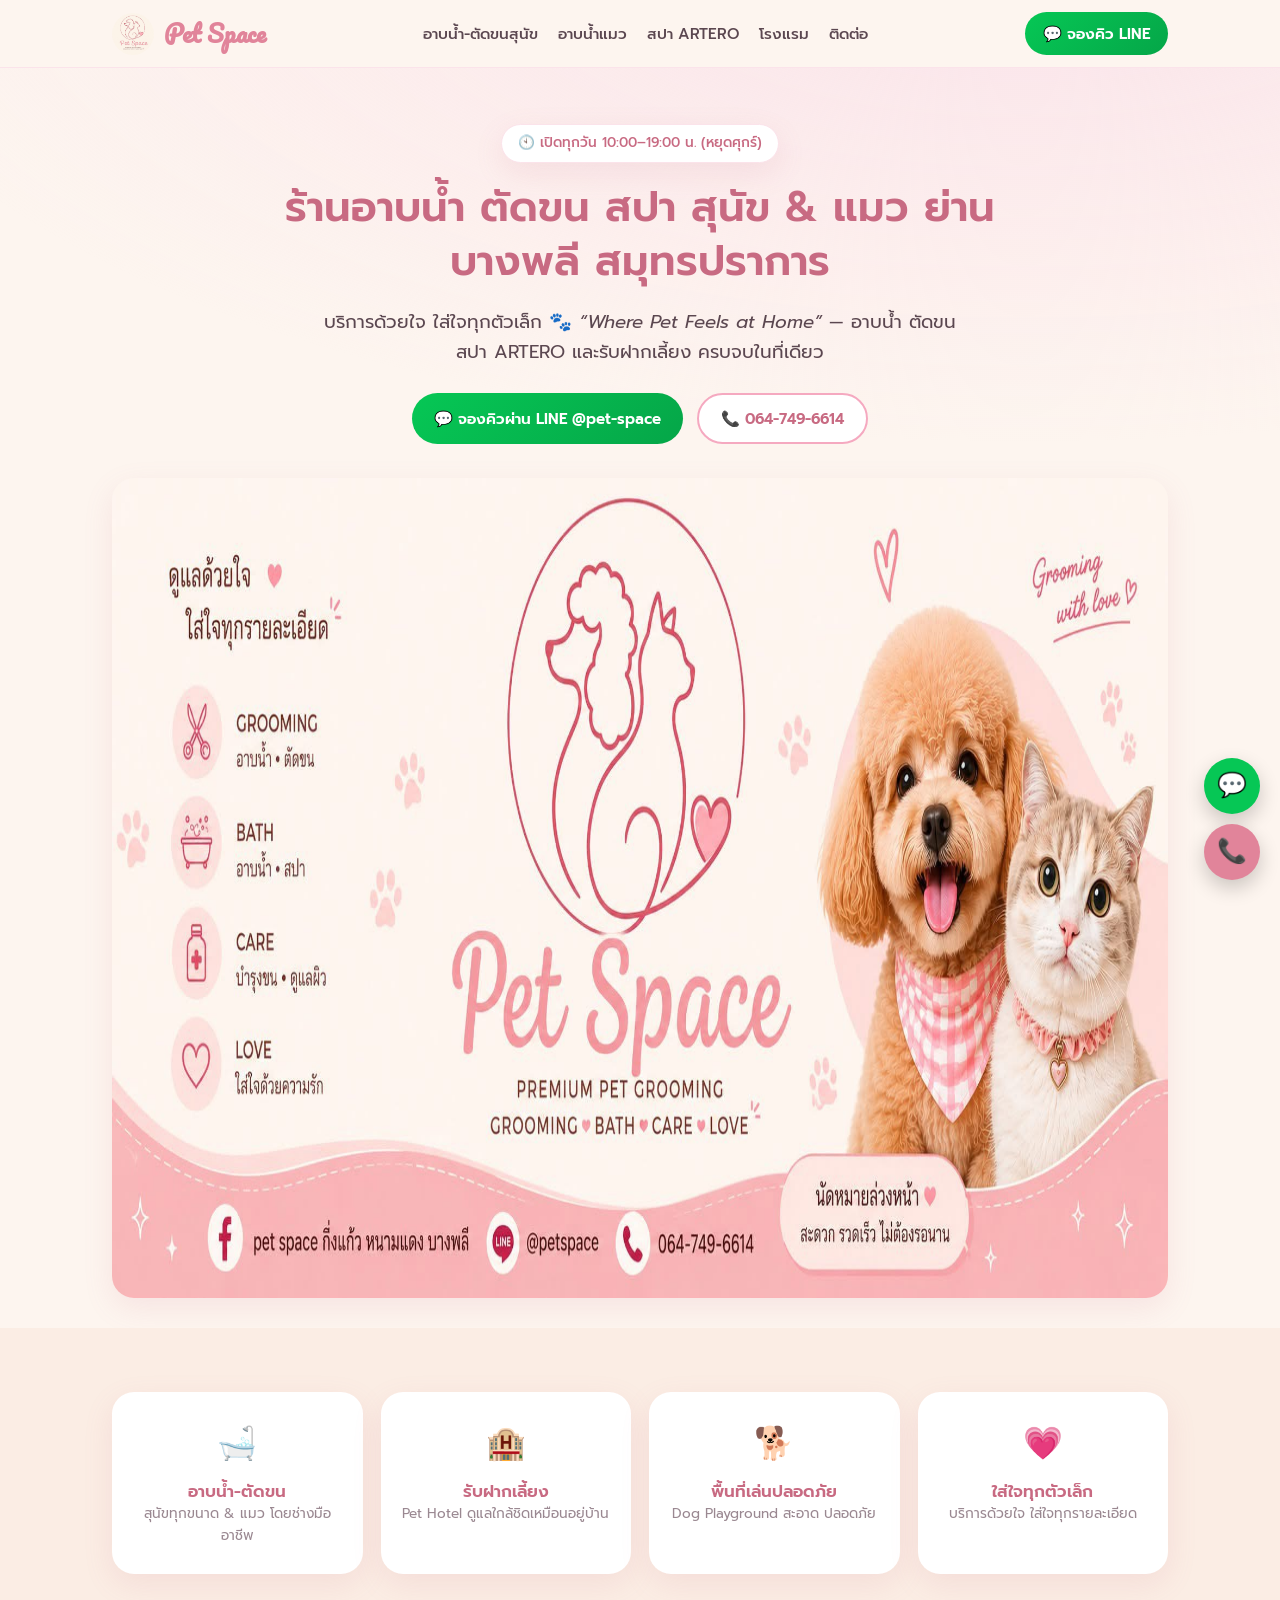
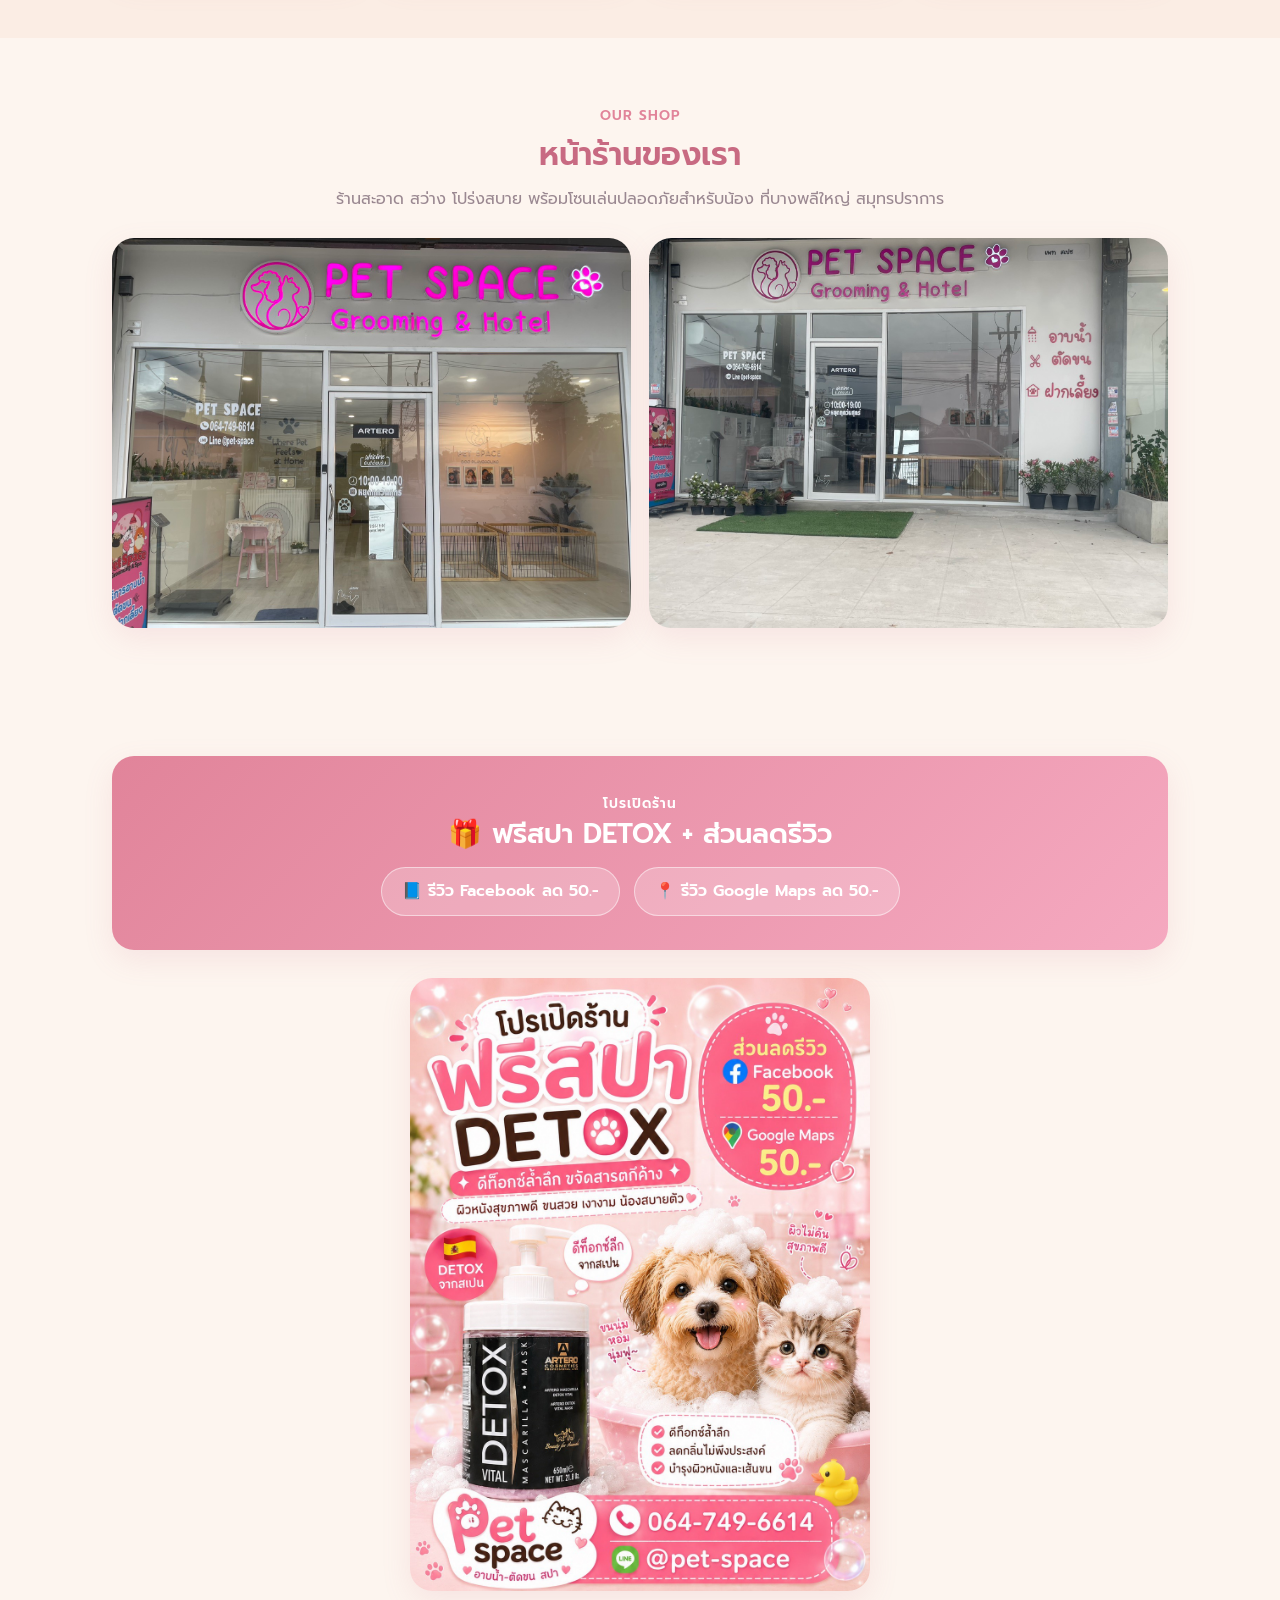
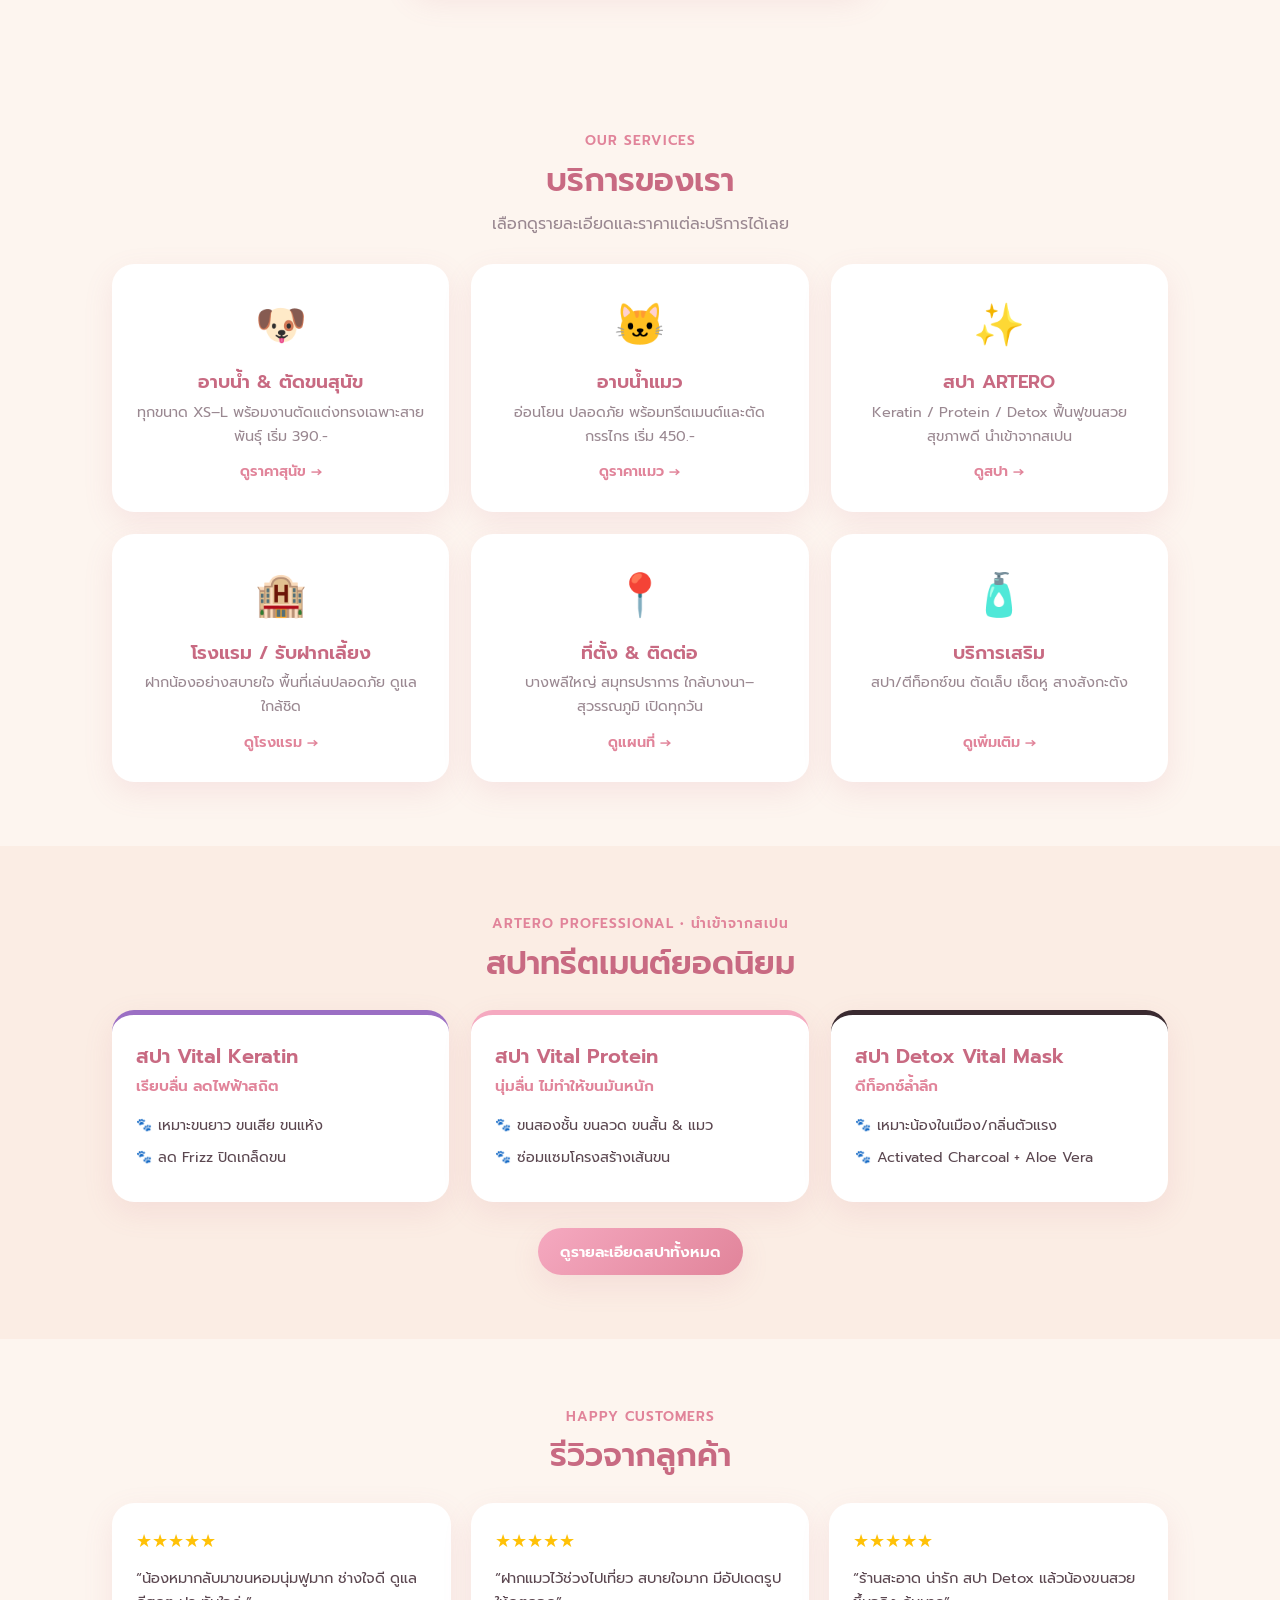
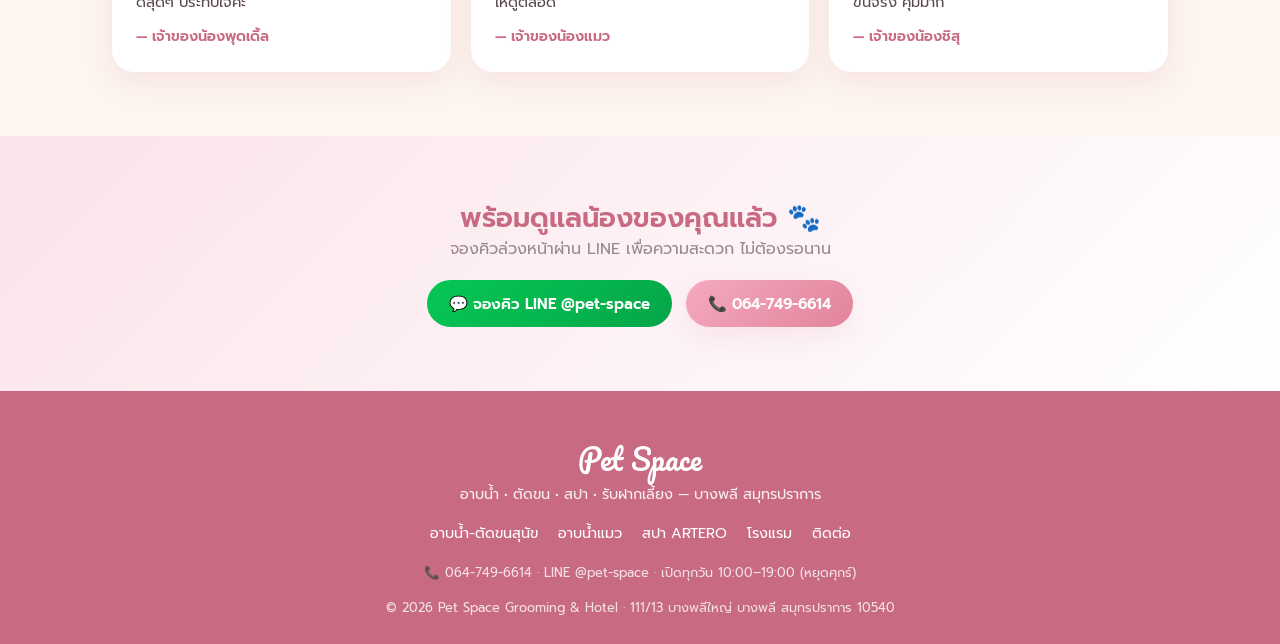
==== index.html @ 60060c5e "Add real storefront photos to home and contact pages Co-Authored-By: Claude Opus 4.8 <noreply@anthro" ====
<!DOCTYPE html>
<html lang="th">
<head>
<meta charset="UTF-8">
<meta name="viewport" content="width=device-width, initial-scale=1.0">
<title>Pet Space | ร้านอาบน้ำ ตัดขน สปา สุนัข-แมว บางพลี สมุทรปราการ</title>
<meta name="description" content="Pet Space ร้านอาบน้ำ ตัดขน สปา สุนัขและแมว ย่านบางพลี สมุทรปราการ พร้อมรับฝากเลี้ยง (Pet Hotel) ดูแลด้วยใจ ใส่ใจทุกตัวเล็ก โทร 064-749-6614 LINE @pet-space เปิดทุกวัน 10:00-19:00 (หยุดศุกร์)">
<meta name="keywords" content="อาบน้ำตัดขนสุนัข บางพลี, สปาสุนัข สมุทรปราการ, อาบน้ำแมว บางพลี, รับฝากสุนัข บางพลี, pet hotel บางพลี, ตัดขนพุดเดิ้ล, Pet Space">
<meta name="robots" content="index, follow">
<link rel="canonical" href="https://pet-space-tau.vercel.app/">
<meta name="theme-color" content="#E8A0B0">
<meta property="og:type" content="business.business">
<meta property="og:title" content="Pet Space — อาบน้ำ ตัดขน สปา สุนัข-แมว บางพลี สมุทรปราการ">
<meta property="og:description" content="บริการด้วยใจ ใส่ใจทุกตัวเล็ก • อาบน้ำ ตัดขน สปา ARTERO รับฝากเลี้ยง เปิดทุกวัน 10:00-19:00 (หยุดศุกร์)">
<meta property="og:image" content="https://pet-space-tau.vercel.app/Logo.jpg">
<meta property="og:locale" content="th_TH">
<meta property="og:url" content="https://pet-space-tau.vercel.app/">
<link rel="icon" type="image/jpeg" href="Logo.jpg">
<link rel="preconnect" href="https://fonts.googleapis.com">
<link rel="preconnect" href="https://fonts.gstatic.com" crossorigin>
<link href="https://fonts.googleapis.com/css2?family=Prompt:wght@300;400;500;600;700&family=Pacifico&display=swap" rel="stylesheet">
<link rel="stylesheet" href="assets/style.css">
<script type="application/ld+json">
{
  "@context":"https://schema.org","@type":"PetStore",
  "name":"Pet Space — Grooming & Hotel",
  "image":"https://pet-space-tau.vercel.app/Logo.jpg",
  "@id":"https://pet-space-tau.vercel.app/","url":"https://pet-space-tau.vercel.app/",
  "telephone":"+66647496614","priceRange":"฿฿",
  "description":"ร้านอาบน้ำ ตัดขน สปา สุนัขและแมว พร้อมรับฝากเลี้ยง ย่านบางพลี สมุทรปราการ",
  "address":{"@type":"PostalAddress","streetAddress":"111/13 บางพลีใหญ่ บางพลี","addressLocality":"บางพลี","addressRegion":"สมุทรปราการ","postalCode":"10540","addressCountry":"TH"},
  "areaServed":["บางพลี","บางพลีใหญ่","กิ่งแก้ว","หนามแดง","สมุทรปราการ","บางนา","สุวรรณภูมิ"],
  "hasMap":"https://maps.app.goo.gl/MTjcCmbysFuh4MnA9",
  "sameAs":["https://line.me/R/ti/p/@pet-space","https://maps.app.goo.gl/MTjcCmbysFuh4MnA9"],
  "openingHoursSpecification":[{"@type":"OpeningHoursSpecification","dayOfWeek":["Saturday","Sunday","Monday","Tuesday","Wednesday","Thursday"],"opens":"10:00","closes":"19:00"}]
}
</script>
<script type="application/ld+json">
{"@context":"https://schema.org","@type":"FAQPage","mainEntity":[
{"@type":"Question","name":"Pet Space เปิดกี่โมง?","acceptedAnswer":{"@type":"Answer","text":"เปิดทุกวัน 10:00 - 19:00 น. หยุดทุกวันศุกร์"}},
{"@type":"Question","name":"ร้านอยู่ที่ไหน?","acceptedAnswer":{"@type":"Answer","text":"111/13 บางพลีใหญ่ บางพลี สมุทรปราการ 10540 ใกล้บางนา-สุวรรณภูมิ"}},
{"@type":"Question","name":"อาบน้ำตัดขนสุนัขราคาเท่าไหร่?","acceptedAnswer":{"@type":"Answer","text":"เริ่มต้นอาบน้ำ 390 บาท และอาบน้ำ+ตัดขน 590 บาท สำหรับน้องขนาด XS ราคาขึ้นกับขนาดตัวและสภาพขน"}},
{"@type":"Question","name":"รับฝากเลี้ยงสัตว์ไหม?","acceptedAnswer":{"@type":"Answer","text":"รับฝากเลี้ยง (Pet Hotel) พร้อมพื้นที่เล่นปลอดภัย ดูแลด้วยใจทุกตัว โทร 064-749-6614"}}]}
</script>
</head>
<body>

<header>
  <nav class="nav">
    <a href="index.html" class="brand"><img src="Logo.jpg" alt="โลโก้ Pet Space ร้านอาบน้ำตัดขนสุนัขแมว บางพลี"><span class="script">Pet Space</span></a>
    <div class="menu">
      <a href="dog-grooming.html">อาบน้ำ-ตัดขนสุนัข</a>
      <a href="cat-grooming.html">อาบน้ำแมว</a>
      <a href="spa.html">สปา ARTERO</a>
      <a href="pet-hotel.html">โรงแรม</a>
      <a href="contact.html">ติดต่อ</a>
    </div>
    <a href="https://line.me/R/ti/p/@pet-space" class="btn btn-line">💬 จองคิว LINE</a>
  </nav>
</header>

<section class="hero">
  <div class="wrap">
    <span class="badge">🕙 เปิดทุกวัน 10:00–19:00 น. (หยุดศุกร์)</span>
    <h1>ร้านอาบน้ำ ตัดขน สปา สุนัข &amp; แมว ย่านบางพลี สมุทรปราการ</h1>
    <p class="lead">บริการด้วยใจ ใส่ใจทุกตัวเล็ก 🐾 <i>“Where Pet Feels at Home”</i> — อาบน้ำ ตัดขน สปา ARTERO และรับฝากเลี้ยง ครบจบในที่เดียว</p>
    <div class="cta">
      <a href="https://line.me/R/ti/p/@pet-space" class="btn btn-line">💬 จองคิวผ่าน LINE @pet-space</a>
      <a href="tel:0647496614" class="btn btn-ghost">📞 064-749-6614</a>
    </div>
    <div class="hero-banner">
      <img src="S__39755831_0.jpg" alt="Pet Space อาบน้ำ ตัดขน สปา สุนัขและแมว บางพลี กิ่งแก้ว หนามแดง สมุทรปราการ" width="1965" height="820">
    </div>
  </div>
</section>

<section class="trust">
  <div class="wrap trust-grid">
    <div class="trust-item"><div class="ic">🛁</div><h3>อาบน้ำ-ตัดขน</h3><p>สุนัขทุกขนาด &amp; แมว โดยช่างมืออาชีพ</p></div>
    <div class="trust-item"><div class="ic">🏨</div><h3>รับฝากเลี้ยง</h3><p>Pet Hotel ดูแลใกล้ชิดเหมือนอยู่บ้าน</p></div>
    <div class="trust-item"><div class="ic">🐕</div><h3>พื้นที่เล่นปลอดภัย</h3><p>Dog Playground สะอาด ปลอดภัย</p></div>
    <div class="trust-item"><div class="ic">💗</div><h3>ใส่ใจทุกตัวเล็ก</h3><p>บริการด้วยใจ ใส่ใจทุกรายละเอียด</p></div>
  </div>
</section>

<section>
  <div class="wrap">
    <div class="center">
      <span class="eyebrow">Our Shop</span>
      <h2 class="sec-title">หน้าร้านของเรา</h2>
      <p class="sec-sub">ร้านสะอาด สว่าง โปร่งสบาย พร้อมโซนเล่นปลอดภัยสำหรับน้อง ที่บางพลีใหญ่ สมุทรปราการ</p>
    </div>
    <div class="storefront-grid">
      <img src="storefront-1.jpg" alt="หน้าร้าน Pet Space Grooming Hotel ป้ายชมพู บางพลีใหญ่ สมุทรปราการ" loading="lazy">
      <img src="storefront-2.jpg" alt="หน้าร้าน Pet Space บริการอาบน้ำ ตัดขน ฝากเลี้ยง บางพลี สมุทรปราการ" loading="lazy">
    </div>
  </div>
</section>

<section>
  <div class="wrap">
    <div class="promo">
      <span class="eyebrow" style="color:#fff">โปรเปิดร้าน</span>
      <h2>🎁 ฟรีสปา DETOX + ส่วนลดรีวิว</h2>
      <div class="chips">
        <div class="chip">📘 รีวิว Facebook ลด 50.-</div>
        <div class="chip">📍 รีวิว Google Maps ลด 50.-</div>
      </div>
    </div>
    <figure class="figure"><img src="S__39755819_0.jpg" alt="โปรเปิดร้าน ฟรีสปา Detox อาบน้ำตัดขนสุนัขแมว Pet Space บางพลี" loading="lazy"></figure>
  </div>
</section>

<section>
  <div class="wrap">
    <div class="center">
      <span class="eyebrow">Our Services</span>
      <h2 class="sec-title">บริการของเรา</h2>
      <p class="sec-sub">เลือกดูรายละเอียดและราคาแต่ละบริการได้เลย</p>
    </div>
    <div class="svc-grid">
      <a class="svc" href="dog-grooming.html"><div class="big">🐶</div><h3>อาบน้ำ &amp; ตัดขนสุนัข</h3><p>ทุกขนาด XS–L พร้อมงานตัดแต่งทรงเฉพาะสายพันธุ์ เริ่ม 390.-</p><span class="lnk">ดูราคาสุนัข →</span></a>
      <a class="svc" href="cat-grooming.html"><div class="big">🐱</div><h3>อาบน้ำแมว</h3><p>อ่อนโยน ปลอดภัย พร้อมทรีตเมนต์และตัดกรรไกร เริ่ม 450.-</p><span class="lnk">ดูราคาแมว →</span></a>
      <a class="svc" href="spa.html"><div class="big">✨</div><h3>สปา ARTERO</h3><p>Keratin / Protein / Detox ฟื้นฟูขนสวยสุขภาพดี นำเข้าจากสเปน</p><span class="lnk">ดูสปา →</span></a>
      <a class="svc" href="pet-hotel.html"><div class="big">🏨</div><h3>โรงแรม / รับฝากเลี้ยง</h3><p>ฝากน้องอย่างสบายใจ พื้นที่เล่นปลอดภัย ดูแลใกล้ชิด</p><span class="lnk">ดูโรงแรม →</span></a>
      <a class="svc" href="contact.html"><div class="big">📍</div><h3>ที่ตั้ง &amp; ติดต่อ</h3><p>บางพลีใหญ่ สมุทรปราการ ใกล้บางนา–สุวรรณภูมิ เปิดทุกวัน</p><span class="lnk">ดูแผนที่ →</span></a>
      <a class="svc" href="dog-grooming.html#addon"><div class="big">🧴</div><h3>บริการเสริม</h3><p>สปา/ตีท็อกซ์ขน ตัดเล็บ เช็ดหู สางสังกะตัง</p><span class="lnk">ดูเพิ่มเติม →</span></a>
    </div>
  </div>
</section>

<section class="spa">
  <div class="wrap">
    <div class="center">
      <span class="eyebrow">ARTERO Professional • นำเข้าจากสเปน</span>
      <h2 class="sec-title">สปาทรีตเมนต์ยอดนิยม</h2>
    </div>
    <div class="spa-grid">
      <div class="spa-card keratin"><h3>สปา Vital Keratin</h3><p class="sub">เรียบลื่น ลดไฟฟ้าสถิต</p><ul><li>เหมาะขนยาว ขนเสีย ขนแห้ง</li><li>ลด Frizz ปิดเกล็ดขน</li></ul></div>
      <div class="spa-card protein"><h3>สปา Vital Protein</h3><p class="sub">นุ่มลื่น ไม่ทำให้ขนมันหนัก</p><ul><li>ขนสองชั้น ขนลวด ขนสั้น &amp; แมว</li><li>ซ่อมแซมโครงสร้างเส้นขน</li></ul></div>
      <div class="spa-card detox"><h3>สปา Detox Vital Mask</h3><p class="sub">ดีท็อกซ์ล้ำลึก</p><ul><li>เหมาะน้องในเมือง/กลิ่นตัวแรง</li><li>Activated Charcoal + Aloe Vera</li></ul></div>
    </div>
    <div class="center" style="margin-top:26px"><a href="spa.html" class="btn btn-primary">ดูรายละเอียดสปาทั้งหมด</a></div>
  </div>
</section>

<section id="reviews">
  <div class="wrap">
    <div class="center"><span class="eyebrow">Happy Customers</span><h2 class="sec-title">รีวิวจากลูกค้า</h2></div>
    <div class="rev-grid">
      <div class="rev"><div class="stars">★★★★★</div><p>“น้องหมากลับมาขนหอมนุ่มฟูมาก ช่างใจดี ดูแลดีสุดๆ ประทับใจค่ะ”</p><div class="who">— เจ้าของน้องพุดเดิ้ล</div></div>
      <div class="rev"><div class="stars">★★★★★</div><p>“ฝากแมวไว้ช่วงไปเที่ยว สบายใจมาก มีอัปเดตรูปให้ดูตลอด”</p><div class="who">— เจ้าของน้องแมว</div></div>
      <div class="rev"><div class="stars">★★★★★</div><p>“ร้านสะอาด น่ารัก สปา Detox แล้วน้องขนสวยขึ้นจริง คุ้มมาก”</p><div class="who">— เจ้าของน้องชิสุ</div></div>
    </div>
  </div>
</section>

<section class="cta-band">
  <div class="wrap">
    <h2>พร้อมดูแลน้องของคุณแล้ว 🐾</h2>
    <p class="sec-sub">จองคิวล่วงหน้าผ่าน LINE เพื่อความสะดวก ไม่ต้องรอนาน</p>
    <div class="cta">
      <a href="https://line.me/R/ti/p/@pet-space" class="btn btn-line">💬 จองคิว LINE @pet-space</a>
      <a href="tel:0647496614" class="btn btn-primary">📞 064-749-6614</a>
    </div>
  </div>
</section>

<footer>
  <div class="wrap">
    <div class="script">Pet Space</div>
    <p style="font-size:.9rem;opacity:.9">อาบน้ำ • ตัดขน • สปา • รับฝากเลี้ยง — บางพลี สมุทรปราการ</p>
    <div class="fmenu">
      <a href="dog-grooming.html">อาบน้ำ-ตัดขนสุนัข</a>
      <a href="cat-grooming.html">อาบน้ำแมว</a>
      <a href="spa.html">สปา ARTERO</a>
      <a href="pet-hotel.html">โรงแรม</a>
      <a href="contact.html">ติดต่อ</a>
    </div>
    <p class="small">📞 064-749-6614 · LINE @pet-space · เปิดทุกวัน 10:00–19:00 (หยุดศุกร์)</p>
    <p class="small">© 2026 Pet Space Grooming &amp; Hotel · 111/13 บางพลีใหญ่ บางพลี สมุทรปราการ 10540</p>
  </div>
</footer>

<div class="float-cta">
  <a href="https://line.me/R/ti/p/@pet-space" class="f-line" aria-label="LINE">💬</a>
  <a href="tel:0647496614" class="f-tel" aria-label="โทร">📞</a>
</div>

</body>
</html>
---- assets/style.css ----
/* ===== Pet Space — shared stylesheet ===== */
:root{
  --cream:#FDF5EF; --cream2:#FBEDE4; --card:#FFFFFF;
  --rose:#E1849A; --rose-d:#C86A82; --pink:#F5A9C0; --pink-l:#FBE3EA;
  --purple:#9B6FC4; --charcoal:#3A2A30; --ink:#5B4750; --muted:#9A8891;
  --shadow:0 10px 30px rgba(200,106,130,.12);
  --radius:22px;
}
*{margin:0;padding:0;box-sizing:border-box}
html{scroll-behavior:smooth}
body{font-family:'Prompt',sans-serif;color:var(--ink);background:var(--cream);line-height:1.65;-webkit-font-smoothing:antialiased}
h1,h2,h3{color:var(--rose-d);font-weight:600;line-height:1.3}
a{color:inherit;text-decoration:none}
img{max-width:100%}
.wrap{max-width:1100px;margin:0 auto;padding:0 22px}
.script{font-family:'Pacifico',cursive}
section{padding:64px 0}
.center{text-align:center}
.eyebrow{color:var(--rose);font-weight:600;letter-spacing:1px;font-size:.85rem;text-transform:uppercase}
.sec-title{font-size:2rem;margin:6px 0 10px}
.sec-sub{color:var(--muted);max-width:640px;margin:0 auto 8px}

/* HEADER */
header{position:sticky;top:0;z-index:50;background:rgba(253,245,239,.92);backdrop-filter:blur(10px);border-bottom:1px solid var(--pink-l)}
.nav{display:flex;align-items:center;justify-content:space-between;padding:12px 22px;max-width:1100px;margin:0 auto}
.brand{display:flex;align-items:center;gap:10px;font-weight:700;color:var(--rose-d);font-size:1.15rem}
.brand img{width:42px;height:42px;border-radius:50%;object-fit:cover}
.brand .script{font-size:1.5rem;color:var(--rose)}
.menu{display:flex;gap:20px;font-size:.95rem;font-weight:500}
.menu a:hover,.menu a.active{color:var(--rose)}
.btn{display:inline-flex;align-items:center;gap:8px;padding:11px 22px;border-radius:999px;font-weight:600;font-size:.95rem;transition:.2s;cursor:pointer;border:none}
.btn-line{background:linear-gradient(135deg,#06C755,#05a648);color:#fff}
.btn-primary{background:linear-gradient(135deg,var(--pink),var(--rose));color:#fff;box-shadow:var(--shadow)}
.btn-ghost{background:#fff;color:var(--rose-d);border:2px solid var(--pink)}
.btn:hover{transform:translateY(-2px)}
.nav .btn{padding:9px 18px}

/* BREADCRUMB */
.crumbs{font-size:.85rem;color:var(--muted);padding:16px 0 0}
.crumbs a:hover{color:var(--rose)}

/* PAGE HERO */
.page-hero{background:radial-gradient(1000px 400px at 80% -20%,var(--pink-l),transparent),var(--cream);padding:40px 0 46px;text-align:center}
.page-hero h1{font-size:2.3rem;margin:8px auto 14px;max-width:820px}
.page-hero p{color:var(--ink);max-width:620px;margin:0 auto 22px}
.page-hero .cta{display:flex;gap:12px;justify-content:center;flex-wrap:wrap}
.badge{display:inline-flex;align-items:center;gap:8px;background:#fff;border:1px solid var(--pink-l);color:var(--rose-d);padding:7px 16px;border-radius:999px;font-size:.85rem;font-weight:500;box-shadow:var(--shadow)}

/* HERO (home) */
.hero{background:radial-gradient(1200px 500px at 80% -10%,var(--pink-l),transparent),var(--cream);padding:56px 0 30px;text-align:center}
.hero h1{font-size:2.6rem;margin:18px auto;max-width:820px}
.hero p.lead{font-size:1.15rem;color:var(--ink);margin:0 auto 26px;max-width:640px}
.hero .cta{display:flex;gap:14px;flex-wrap:wrap;justify-content:center}
.hero-banner{margin-top:34px}
.hero-banner img{width:100%;border-radius:var(--radius);box-shadow:var(--shadow);display:block}

/* IMAGES / FIGURES */
.figure{margin-top:28px;text-align:center}
.figure img{border-radius:var(--radius);box-shadow:var(--shadow);width:100%;max-width:460px;display:inline-block}
.figure figcaption{color:var(--muted);font-size:.85rem;margin-top:10px}
.poster-row{display:grid;grid-template-columns:repeat(3,1fr);gap:18px;margin-top:26px}
.poster-row img{width:100%;border-radius:16px;box-shadow:var(--shadow);display:block}
.storefront-grid{display:grid;grid-template-columns:1fr 1fr;gap:18px;margin-top:26px}
.storefront-grid img{width:100%;height:100%;object-fit:cover;border-radius:var(--radius);box-shadow:var(--shadow);display:block}
.spa-card .poster{width:100%;border-radius:14px;margin-bottom:14px;display:block;box-shadow:0 4px 14px rgba(0,0,0,.08)}

/* TRUST */
.trust{background:var(--cream2)}
.trust-grid{display:grid;grid-template-columns:repeat(4,1fr);gap:18px}
.trust-item{background:#fff;border-radius:var(--radius);padding:26px 18px;text-align:center;box-shadow:var(--shadow)}
.trust-item .ic{font-size:2rem}
.trust-item h3{font-size:1.05rem;margin-top:10px}
.trust-item p{font-size:.85rem;color:var(--muted)}

/* SERVICE CARDS (home overview) */
.svc-grid{display:grid;grid-template-columns:repeat(3,1fr);gap:22px;margin-top:26px}
.svc{background:#fff;border-radius:var(--radius);padding:28px 24px;box-shadow:var(--shadow);text-align:center;display:flex;flex-direction:column}
.svc .big{font-size:2.6rem}
.svc h3{margin:10px 0 6px}
.svc p{font-size:.9rem;color:var(--muted);flex:1}
.svc .lnk{color:var(--rose);font-weight:600;margin-top:12px;font-size:.9rem}

/* PROMO */
.promo{background:linear-gradient(135deg,var(--rose),var(--pink));color:#fff;border-radius:var(--radius);padding:34px;text-align:center;box-shadow:var(--shadow)}
.promo h2{color:#fff;font-size:1.7rem}
.promo .chips{display:flex;gap:14px;justify-content:center;flex-wrap:wrap;margin-top:16px}
.chip{background:rgba(255,255,255,.22);border:1px solid rgba(255,255,255,.5);padding:10px 20px;border-radius:999px;font-weight:600}

/* TABLES */
.price-table{width:100%;border-collapse:separate;border-spacing:0;background:#fff;border-radius:var(--radius);overflow:hidden;box-shadow:var(--shadow);margin-top:22px}
.price-table th{background:var(--pink-l);color:var(--rose-d);font-weight:600;padding:14px;font-size:.95rem}
.price-table td{padding:14px;border-top:1px solid var(--cream2);text-align:center}
.price-table td:first-child,.price-table td:nth-child(2){text-align:left}
.price-table .size{font-weight:700;color:var(--rose-d)}
.price-table .price{font-weight:700;color:var(--rose);font-size:1.1rem}
.breeds{font-size:.82rem;color:var(--muted)}
.two-col{display:grid;grid-template-columns:1fr 1fr;gap:26px}

/* ADD-ON */
.addon-grid{display:grid;grid-template-columns:repeat(3,1fr);gap:16px;margin-top:22px}
.addon{background:#fff;border-radius:16px;padding:20px;box-shadow:var(--shadow);display:flex;justify-content:space-between;align-items:center;gap:10px}
.addon .n{font-weight:500}
.addon .p{font-weight:700;color:var(--rose);white-space:nowrap}

/* SPA */
.spa{background:var(--cream2)}
.spa-grid{display:grid;grid-template-columns:repeat(3,1fr);gap:22px;margin-top:26px}
.spa-card{background:#fff;border-radius:var(--radius);padding:28px 24px;box-shadow:var(--shadow);border-top:5px solid var(--pink)}
.spa-card.keratin{border-top-color:var(--purple)}
.spa-card.detox{border-top-color:var(--charcoal)}
.spa-card h3{font-size:1.25rem}
.spa-card .sub{color:var(--rose);font-weight:600;font-size:.95rem;margin:4px 0 12px}
.spa-card ul{list-style:none;font-size:.9rem;color:var(--ink)}
.spa-card li{padding:4px 0 4px 22px;position:relative}
.spa-card li:before{content:"🐾";position:absolute;left:0;font-size:.8rem}

/* STYLING */
.style-grid{display:grid;grid-template-columns:repeat(3,1fr);gap:20px;margin-top:26px}
.style-card{background:#fff;border-radius:var(--radius);padding:26px;text-align:center;box-shadow:var(--shadow)}
.style-card .big{font-size:2.4rem}
.style-card h3{margin:8px 0 4px}
.style-card p{font-size:.88rem;color:var(--muted)}

/* HOTEL */
.hotel-grid{display:grid;grid-template-columns:1fr 1fr;gap:36px;align-items:center}
.hotel-list{list-style:none}
.hotel-list li{padding:8px 0 8px 30px;position:relative}
.hotel-list li:before{content:"💗";position:absolute;left:0}
.hotel-visual{background:linear-gradient(135deg,var(--pink-l),#fff);border-radius:var(--radius);padding:40px;text-align:center;box-shadow:var(--shadow);font-size:4rem}

/* REVIEWS */
.rev-grid{display:grid;grid-template-columns:repeat(3,1fr);gap:20px;margin-top:26px}
.rev{background:#fff;border-radius:var(--radius);padding:24px;box-shadow:var(--shadow)}
.rev .stars{color:#FFC107;font-size:1.1rem}
.rev p{font-size:.92rem;margin:10px 0}
.rev .who{font-weight:600;color:var(--rose-d);font-size:.9rem}

/* FAQ */
.faq{max-width:760px;margin:22px auto 0}
.faq details{background:#fff;border-radius:16px;box-shadow:var(--shadow);margin-bottom:12px;padding:4px 20px}
.faq summary{cursor:pointer;font-weight:600;color:var(--rose-d);padding:14px 0;list-style:none}
.faq summary::-webkit-details-marker{display:none}
.faq summary:before{content:"❔ ";}
.faq p{padding:0 0 14px;font-size:.92rem;color:var(--ink)}

/* CONTACT */
.contact{background:var(--cream2)}
.contact-grid{display:grid;grid-template-columns:1fr 1fr;gap:30px}
.info-card{background:#fff;border-radius:var(--radius);padding:30px;box-shadow:var(--shadow)}
.info-row{display:flex;gap:14px;padding:12px 0;border-bottom:1px solid var(--cream2);align-items:flex-start}
.info-row:last-child{border-bottom:none}
.info-row .ic{font-size:1.3rem}
.info-row b{color:var(--rose-d)}
.map-embed{border-radius:var(--radius);overflow:hidden;box-shadow:var(--shadow);min-height:340px;border:0;width:100%}

/* CTA BAND */
.cta-band{background:linear-gradient(135deg,var(--pink-l),#fff);text-align:center}
.cta-band h2{font-size:1.7rem}
.cta-band .cta{display:flex;gap:14px;justify-content:center;flex-wrap:wrap;margin-top:18px}

/* FOOTER */
footer{background:var(--rose-d);color:#fff;padding:44px 0 26px;text-align:center}
footer .script{font-size:1.8rem;color:#fff}
footer .fmenu{display:flex;gap:20px;justify-content:center;flex-wrap:wrap;margin:16px 0;font-size:.9rem}
footer a:hover{opacity:.8}
footer .small{font-size:.8rem;opacity:.8;margin-top:14px}

/* FLOAT CTA */
.float-cta{position:fixed;bottom:20px;right:20px;z-index:60;display:flex;flex-direction:column;gap:10px}
.float-cta a{width:56px;height:56px;border-radius:50%;display:flex;align-items:center;justify-content:center;font-size:1.5rem;box-shadow:0 8px 20px rgba(0,0,0,.2)}
.f-line{background:#06C755;color:#fff}
.f-tel{background:var(--rose);color:#fff}

@media(max-width:820px){
  .menu,.nav .btn-line{display:none}
  .hero-grid,.two-col,.hotel-grid,.contact-grid{grid-template-columns:1fr}
  .trust-grid{grid-template-columns:1fr 1fr}
  .addon-grid,.spa-grid,.style-grid,.rev-grid,.svc-grid,.poster-row,.storefront-grid{grid-template-columns:1fr}
  .hero h1{font-size:2rem}
  .page-hero h1{font-size:1.8rem}
  .sec-title{font-size:1.6rem}
  section{padding:44px 0}
}
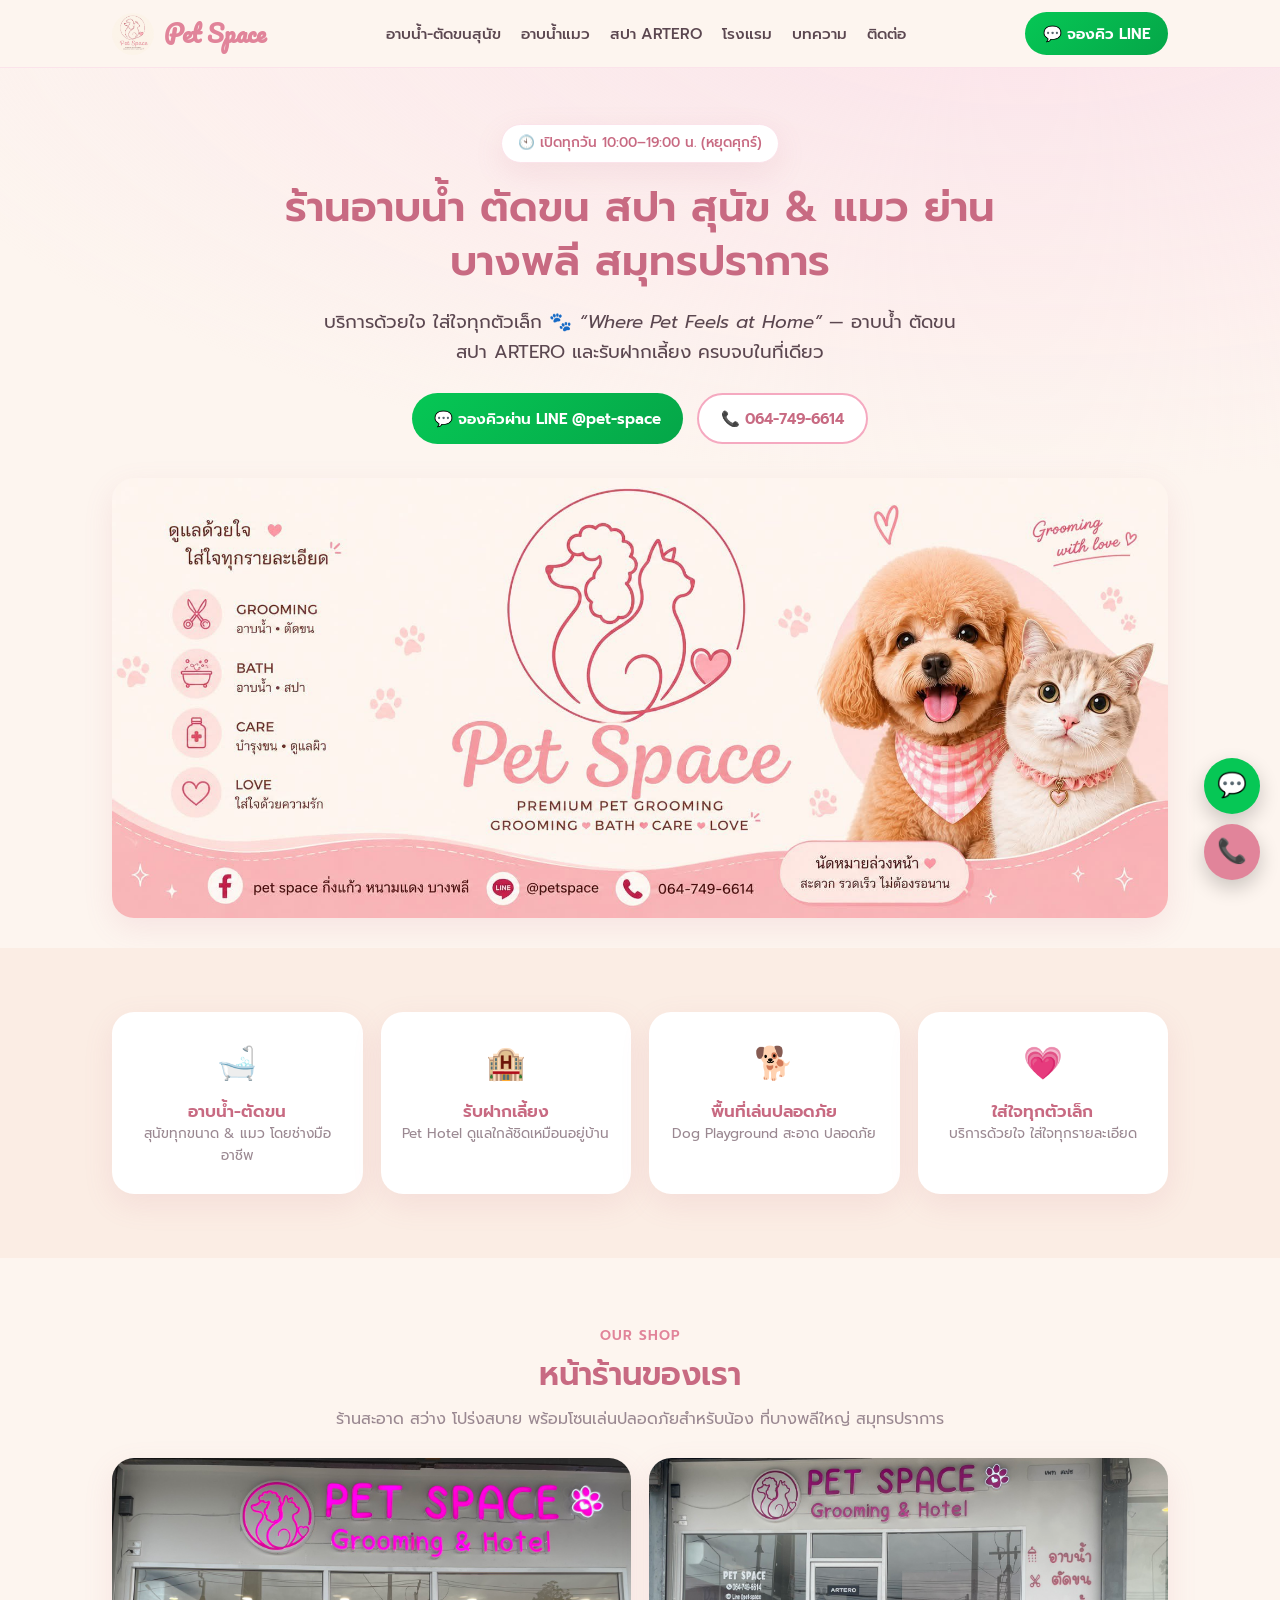
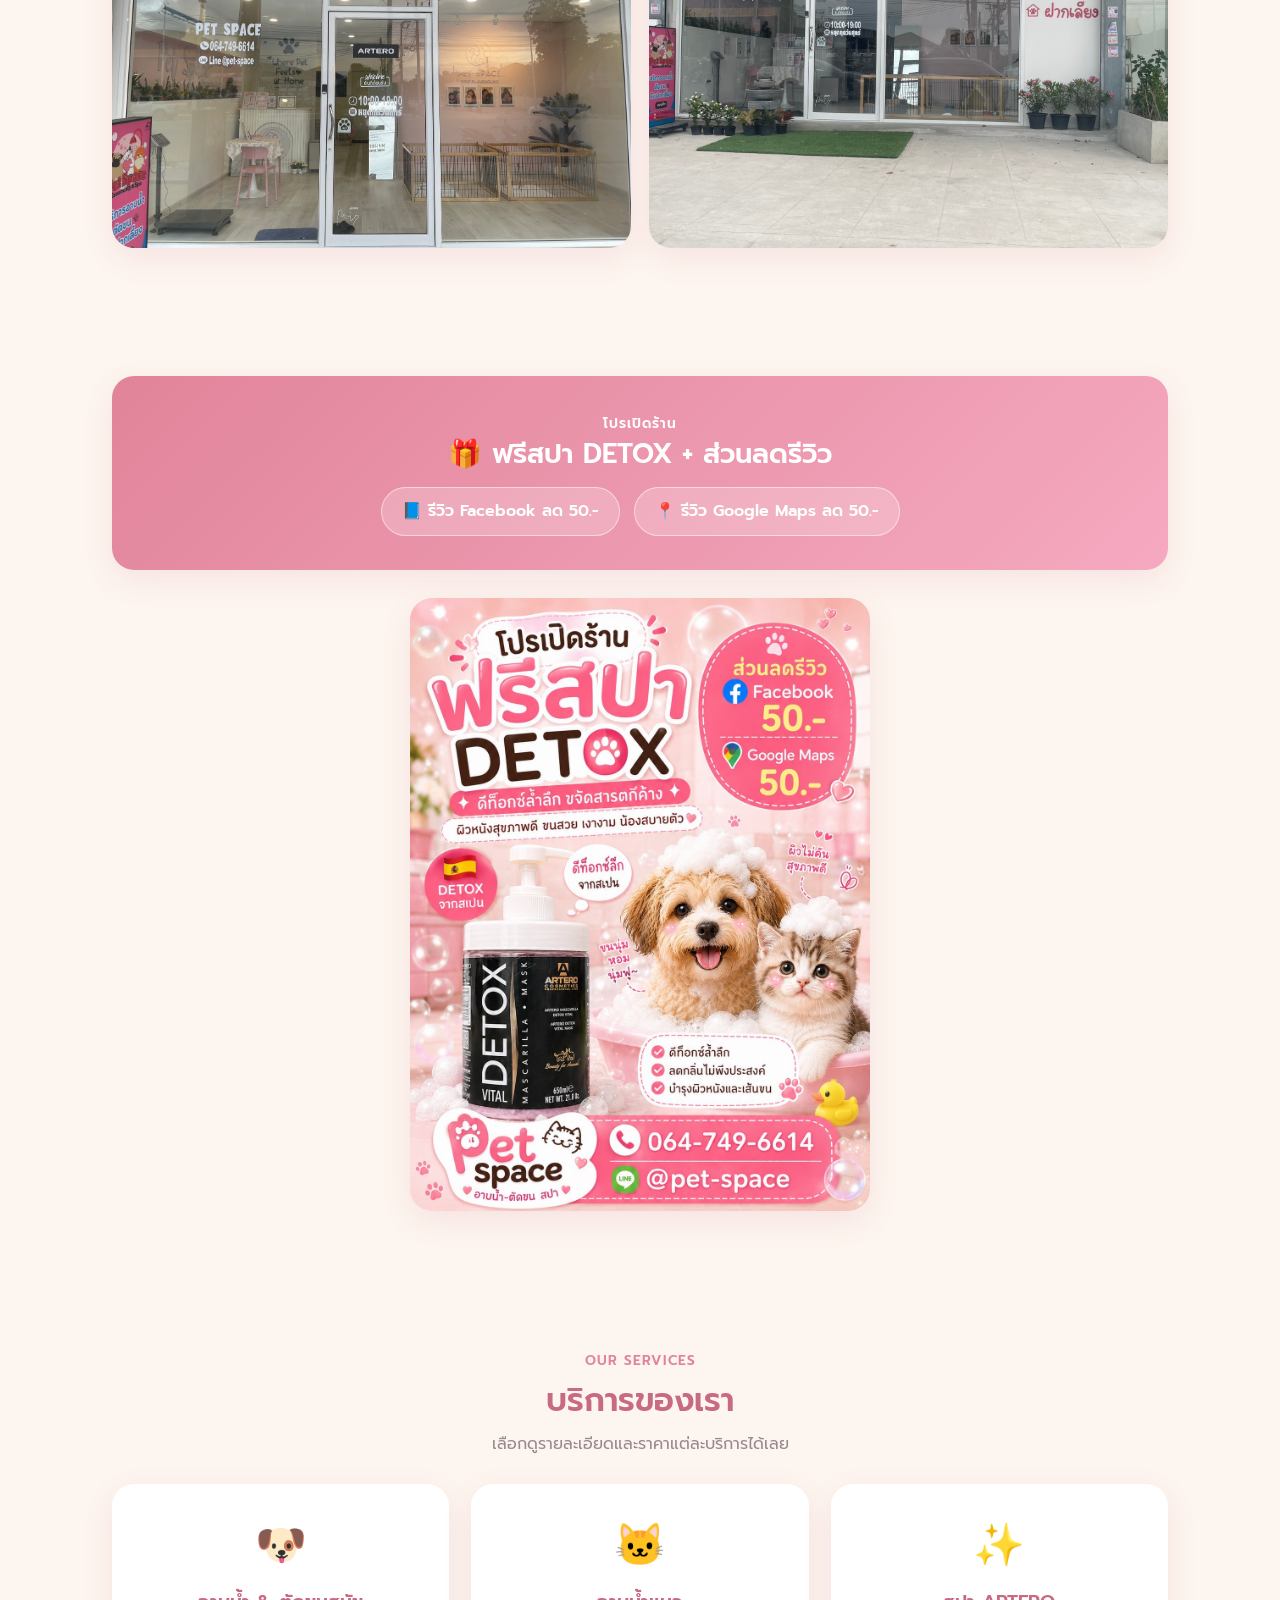
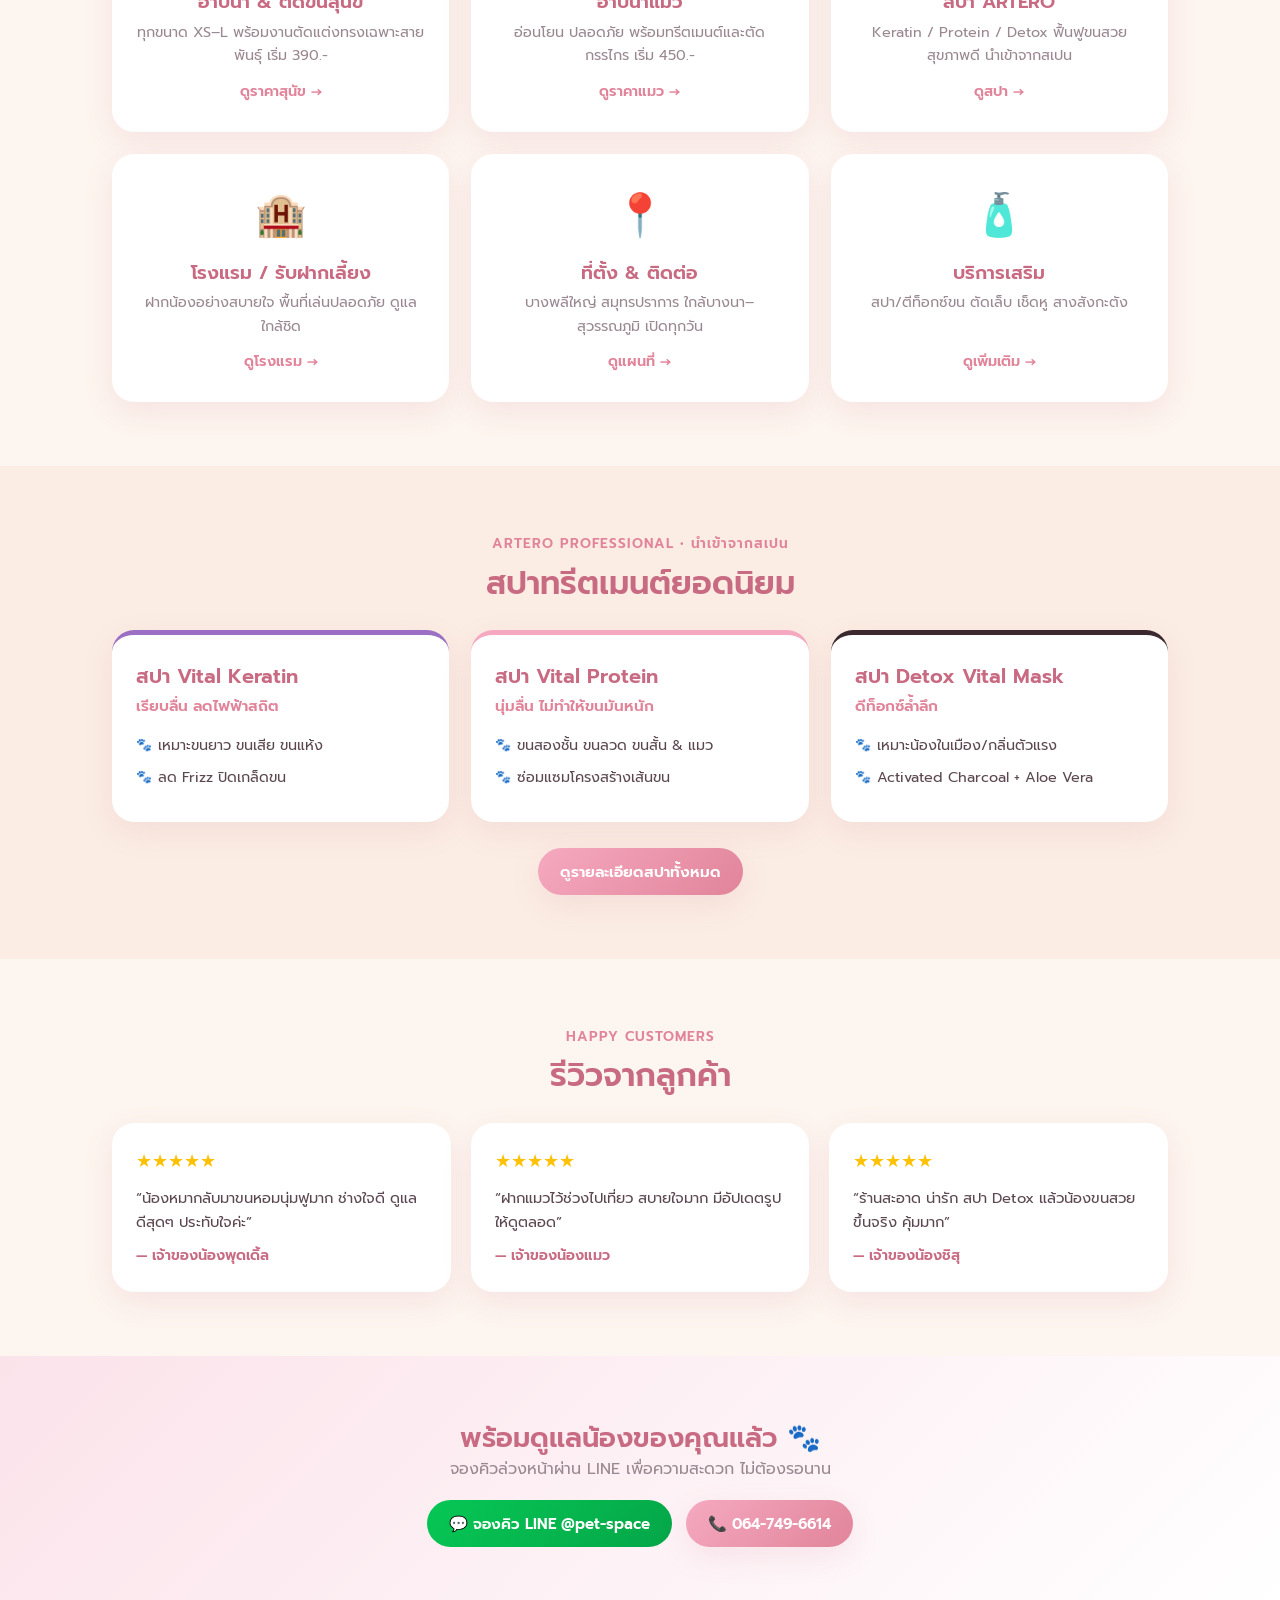
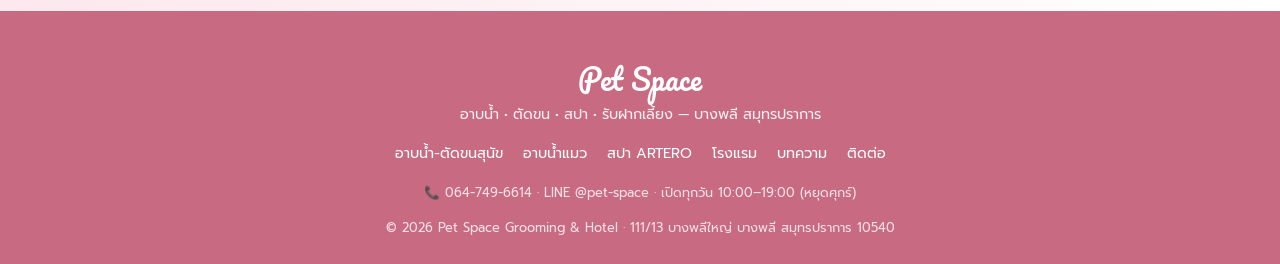
==== commit f8ef8228: "blog: publish/update articles (2026-07-11)" ====
--- a/index.html
+++ b/index.html
@@ -7,14 +7,14 @@
 <meta name="description" content="Pet Space ร้านอาบน้ำ ตัดขน สปา สุนัขและแมว ย่านบางพลี สมุทรปราการ พร้อมรับฝากเลี้ยง (Pet Hotel) ดูแลด้วยใจ ใส่ใจทุกตัวเล็ก โทร 064-749-6614 LINE @pet-space เปิดทุกวัน 10:00-19:00 (หยุดศุกร์)">
 <meta name="keywords" content="อาบน้ำตัดขนสุนัข บางพลี, สปาสุนัข สมุทรปราการ, อาบน้ำแมว บางพลี, รับฝากสุนัข บางพลี, pet hotel บางพลี, ตัดขนพุดเดิ้ล, Pet Space">
 <meta name="robots" content="index, follow">
-<link rel="canonical" href="https://pet-space-tau.vercel.app/">
+<link rel="canonical" href="https://petspace.vercel.app/">
 <meta name="theme-color" content="#E8A0B0">
 <meta property="og:type" content="business.business">
 <meta property="og:title" content="Pet Space — อาบน้ำ ตัดขน สปา สุนัข-แมว บางพลี สมุทรปราการ">
 <meta property="og:description" content="บริการด้วยใจ ใส่ใจทุกตัวเล็ก • อาบน้ำ ตัดขน สปา ARTERO รับฝากเลี้ยง เปิดทุกวัน 10:00-19:00 (หยุดศุกร์)">
-<meta property="og:image" content="https://pet-space-tau.vercel.app/Logo.jpg">
+<meta property="og:image" content="https://petspace.vercel.app/Logo.jpg">
 <meta property="og:locale" content="th_TH">
-<meta property="og:url" content="https://pet-space-tau.vercel.app/">
+<meta property="og:url" content="https://petspace.vercel.app/">
 <link rel="icon" type="image/jpeg" href="Logo.jpg">
 <link rel="preconnect" href="https://fonts.googleapis.com">
 <link rel="preconnect" href="https://fonts.gstatic.com" crossorigin>
@@ -24,8 +24,8 @@
 {
   "@context":"https://schema.org","@type":"PetStore",
   "name":"Pet Space — Grooming & Hotel",
-  "image":"https://pet-space-tau.vercel.app/Logo.jpg",
-  "@id":"https://pet-space-tau.vercel.app/","url":"https://pet-space-tau.vercel.app/",
+  "image":"https://petspace.vercel.app/Logo.jpg",
+  "@id":"https://petspace.vercel.app/","url":"https://petspace.vercel.app/",
   "telephone":"+66647496614","priceRange":"฿฿",
   "description":"ร้านอาบน้ำ ตัดขน สปา สุนัขและแมว พร้อมรับฝากเลี้ยง ย่านบางพลี สมุทรปราการ",
   "address":{"@type":"PostalAddress","streetAddress":"111/13 บางพลีใหญ่ บางพลี","addressLocality":"บางพลี","addressRegion":"สมุทรปราการ","postalCode":"10540","addressCountry":"TH"},
@@ -53,9 +53,11 @@
       <a href="cat-grooming.html">อาบน้ำแมว</a>
       <a href="spa.html">สปา ARTERO</a>
       <a href="pet-hotel.html">โรงแรม</a>
+      <a href="blog.html">บทความ</a>
       <a href="contact.html">ติดต่อ</a>
     </div>
     <a href="https://line.me/R/ti/p/@pet-space" class="btn btn-line">💬 จองคิว LINE</a>
+    <button class="hamb" aria-label="เปิดเมนู" aria-expanded="false" onclick="var m=this.closest('.nav').querySelector('.menu');this.setAttribute('aria-expanded',m.classList.toggle('open'))">☰</button>
   </nav>
 </header>
 
@@ -175,6 +177,7 @@
       <a href="cat-grooming.html">อาบน้ำแมว</a>
       <a href="spa.html">สปา ARTERO</a>
       <a href="pet-hotel.html">โรงแรม</a>
+      <a href="blog.html">บทความ</a>
       <a href="contact.html">ติดต่อ</a>
     </div>
     <p class="small">📞 064-749-6614 · LINE @pet-space · เปิดทุกวัน 10:00–19:00 (หยุดศุกร์)</p>
--- a/assets/style.css
+++ b/assets/style.css
@@ -8,10 +8,10 @@
 }
 *{margin:0;padding:0;box-sizing:border-box}
 html{scroll-behavior:smooth}
-body{font-family:'Prompt',sans-serif;color:var(--ink);background:var(--cream);line-height:1.65;-webkit-font-smoothing:antialiased}
+body{font-family:'Prompt',sans-serif;color:var(--ink);background:var(--cream);line-height:1.65;-webkit-font-smoothing:antialiased;overflow-x:hidden}
 h1,h2,h3{color:var(--rose-d);font-weight:600;line-height:1.3}
 a{color:inherit;text-decoration:none}
-img{max-width:100%}
+img{max-width:100%;height:auto}
 .wrap{max-width:1100px;margin:0 auto;padding:0 22px}
 .script{font-family:'Pacifico',cursive}
 section{padding:64px 0}
@@ -34,6 +34,7 @@
 .btn-ghost{background:#fff;color:var(--rose-d);border:2px solid var(--pink)}
 .btn:hover{transform:translateY(-2px)}
 .nav .btn{padding:9px 18px}
+.hamb{display:none;background:none;border:none;font-size:1.7rem;color:var(--rose-d);cursor:pointer;line-height:1;padding:6px 8px}
 
 /* BREADCRUMB */
 .crumbs{font-size:.85rem;color:var(--muted);padding:16px 0 0}
@@ -52,7 +53,7 @@
 .hero p.lead{font-size:1.15rem;color:var(--ink);margin:0 auto 26px;max-width:640px}
 .hero .cta{display:flex;gap:14px;flex-wrap:wrap;justify-content:center}
 .hero-banner{margin-top:34px}
-.hero-banner img{width:100%;border-radius:var(--radius);box-shadow:var(--shadow);display:block}
+.hero-banner img{width:100%;height:auto;border-radius:var(--radius);box-shadow:var(--shadow);display:block}
 
 /* IMAGES / FIGURES */
 .figure{margin-top:28px;text-align:center}
@@ -63,6 +64,30 @@
 .storefront-grid{display:grid;grid-template-columns:1fr 1fr;gap:18px;margin-top:26px}
 .storefront-grid img{width:100%;height:100%;object-fit:cover;border-radius:var(--radius);box-shadow:var(--shadow);display:block}
 .spa-card .poster{width:100%;border-radius:14px;margin-bottom:14px;display:block;box-shadow:0 4px 14px rgba(0,0,0,.08)}
+
+/* BLOG / ARTICLE */
+.blog-grid{display:grid;grid-template-columns:repeat(3,1fr);gap:24px;margin-top:28px}
+.post-card{background:#fff;border-radius:var(--radius);box-shadow:var(--shadow);overflow:hidden;display:flex;flex-direction:column;transition:.2s}
+.post-card:hover{transform:translateY(-3px)}
+.post-card .cover{width:100%;aspect-ratio:16/9;object-fit:cover;display:block;background:var(--pink-l)}
+.post-card .pbody{padding:20px;display:flex;flex-direction:column;flex:1}
+.post-card .cat{color:var(--rose);font-size:.72rem;font-weight:600;text-transform:uppercase;letter-spacing:.5px}
+.post-card h3{font-size:1.1rem;margin:6px 0 8px;color:var(--rose-d)}
+.post-card .excerpt{font-size:.9rem;color:var(--muted);flex:1}
+.post-card .meta{color:var(--muted);font-size:.8rem;margin-top:12px;display:flex;justify-content:space-between;align-items:center}
+.post-card .read{color:var(--rose);font-weight:600}
+.article{max-width:760px;margin:0 auto}
+.article-cover{width:100%;border-radius:var(--radius);box-shadow:var(--shadow);margin-bottom:24px;aspect-ratio:16/9;object-fit:cover;display:block}
+.article-meta{color:var(--muted);font-size:.9rem;margin-bottom:6px}
+.article h2{font-size:1.5rem;margin:30px 0 12px}
+.article h3{font-size:1.2rem;margin:22px 0 8px}
+.article p{margin:0 0 16px;font-size:1.03rem;line-height:1.85}
+.article ul,.article ol{margin:0 0 18px 24px}
+.article li{margin:7px 0;line-height:1.7}
+.article a{color:var(--rose-d);text-decoration:underline;text-underline-offset:2px}
+.article img{border-radius:var(--radius);box-shadow:var(--shadow);margin:20px 0;width:100%}
+.article blockquote{border-left:4px solid var(--pink);background:var(--pink-l);margin:18px 0;padding:12px 18px;border-radius:0 12px 12px 0;color:var(--ink)}
+.share-cta{background:linear-gradient(135deg,var(--pink-l),#fff);border-radius:var(--radius);box-shadow:var(--shadow);padding:26px;text-align:center;margin-top:36px}
 
 /* TRUST */
 .trust{background:var(--cream2)}
@@ -172,12 +197,27 @@
 .f-tel{background:var(--rose);color:#fff}
 
 @media(max-width:820px){
-  .menu,.nav .btn-line{display:none}
+  .hamb{display:block}
+  .nav .btn-line{display:none}
+  .nav{flex-wrap:wrap}
+  .menu{display:none;position:absolute;top:100%;left:0;right:0;background:var(--cream);border-top:1px solid var(--pink-l);border-bottom:1px solid var(--pink-l);flex-direction:column;gap:0;padding:4px 0;box-shadow:var(--shadow)}
+  .menu.open{display:flex}
+  .menu a{padding:14px 22px;border-bottom:1px solid var(--pink-l);font-size:1rem}
+  .menu a:last-child{border-bottom:none}
   .hero-grid,.two-col,.hotel-grid,.contact-grid{grid-template-columns:1fr}
   .trust-grid{grid-template-columns:1fr 1fr}
-  .addon-grid,.spa-grid,.style-grid,.rev-grid,.svc-grid,.poster-row,.storefront-grid{grid-template-columns:1fr}
-  .hero h1{font-size:2rem}
-  .page-hero h1{font-size:1.8rem}
-  .sec-title{font-size:1.6rem}
-  section{padding:44px 0}
+  .addon-grid,.spa-grid,.style-grid,.rev-grid,.svc-grid,.poster-row,.storefront-grid,.blog-grid{grid-template-columns:1fr}
+  .cta{flex-direction:column;align-items:stretch}
+  .cta .btn{width:100%;justify-content:center}
+  .hero h1{font-size:1.9rem}
+  .page-hero h1{font-size:1.7rem}
+  .sec-title{font-size:1.55rem}
+  .price-table th,.price-table td{padding:9px 7px;font-size:.85rem}
+  .price-table .price{font-size:.98rem}
+  .info-card .btn{width:100%;justify-content:center}
+  section{padding:40px 0}
 }
+@media(max-width:400px){
+  .trust-grid{grid-template-columns:1fr}
+  .price-table th,.price-table td{padding:8px 5px;font-size:.8rem}
+}
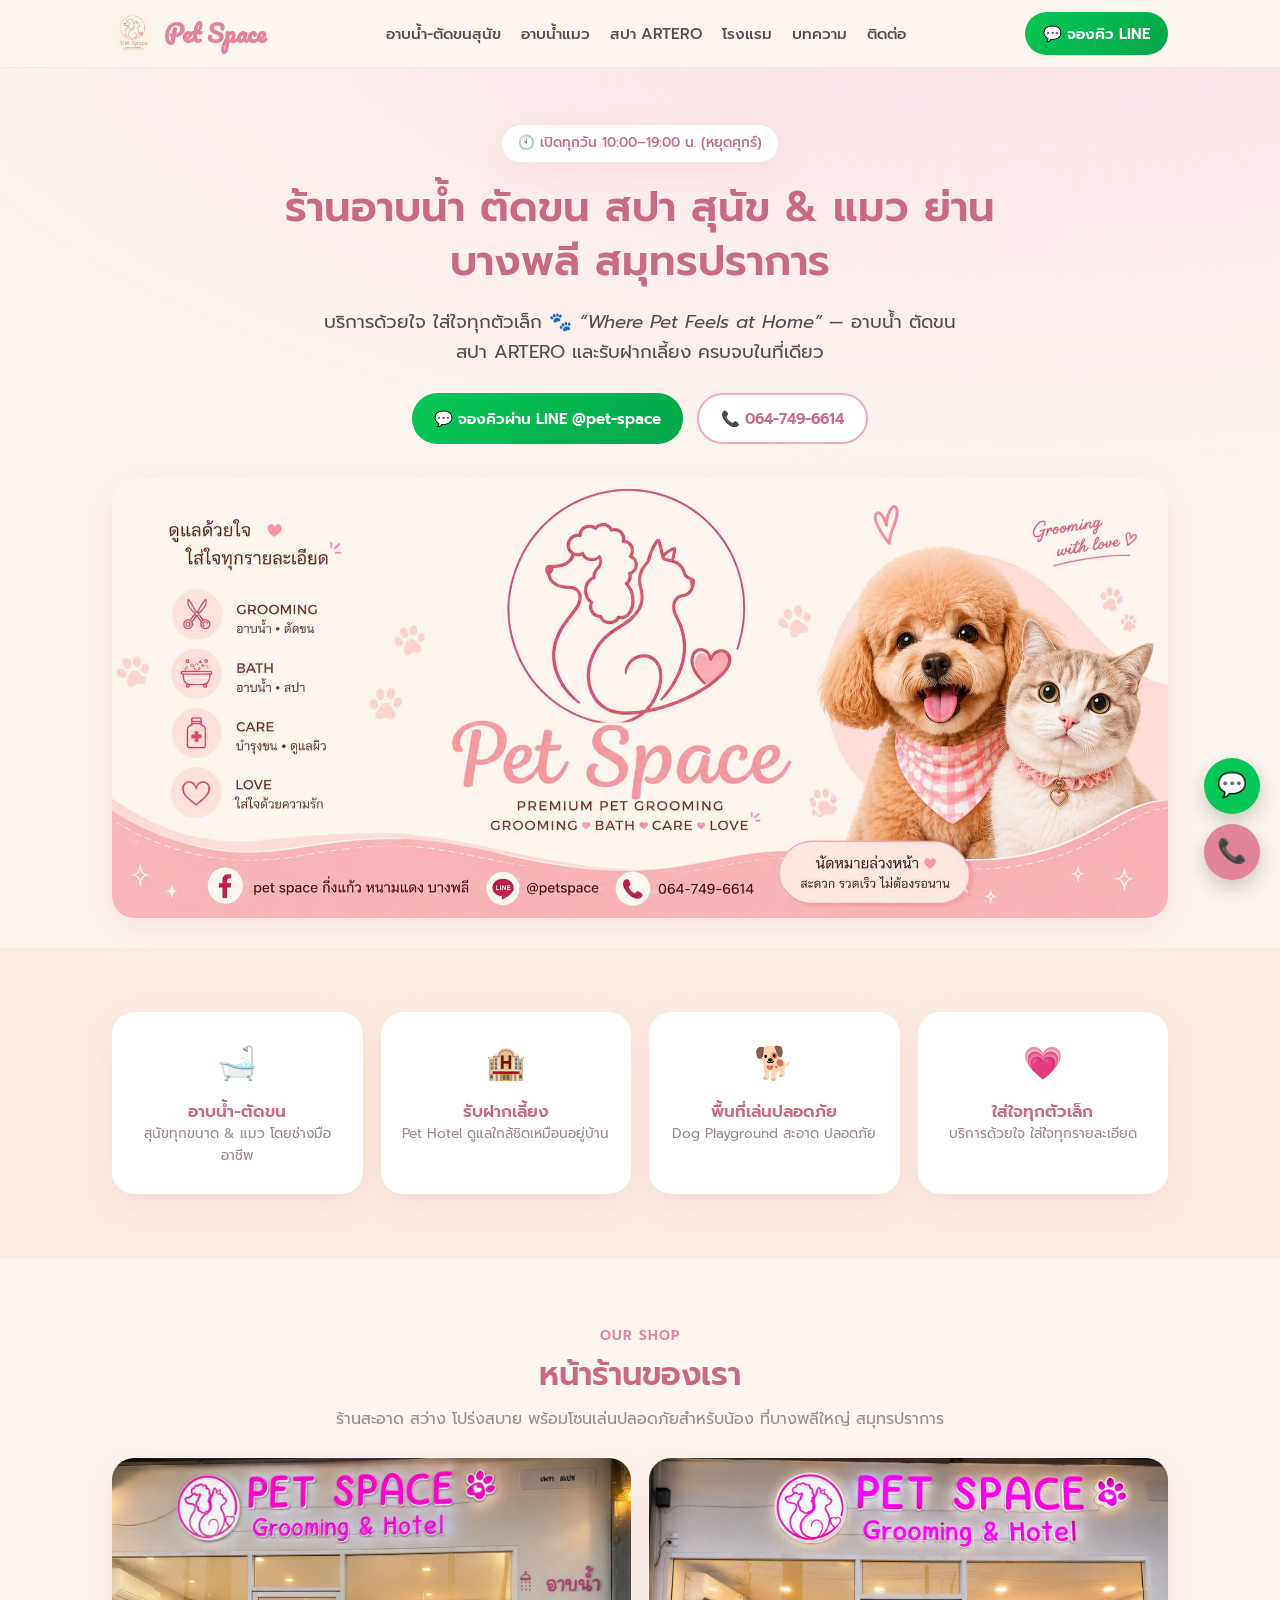
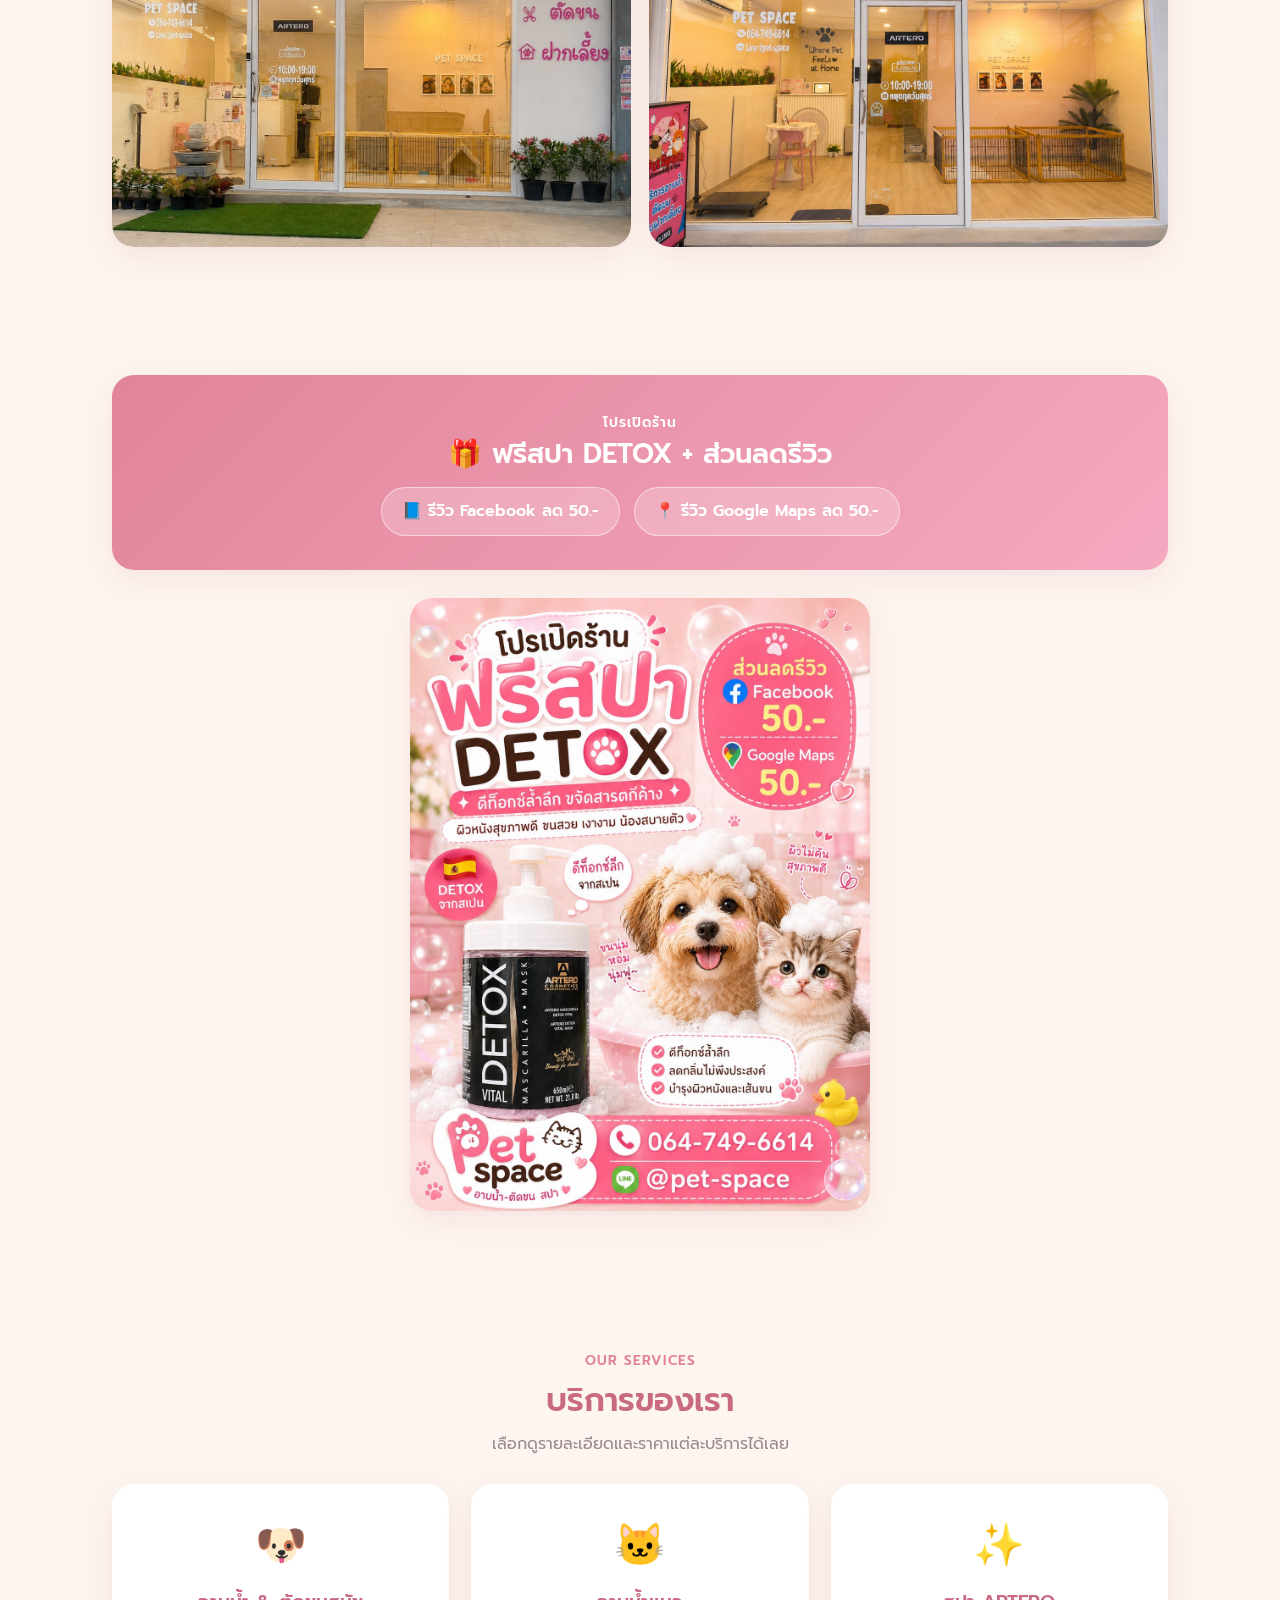
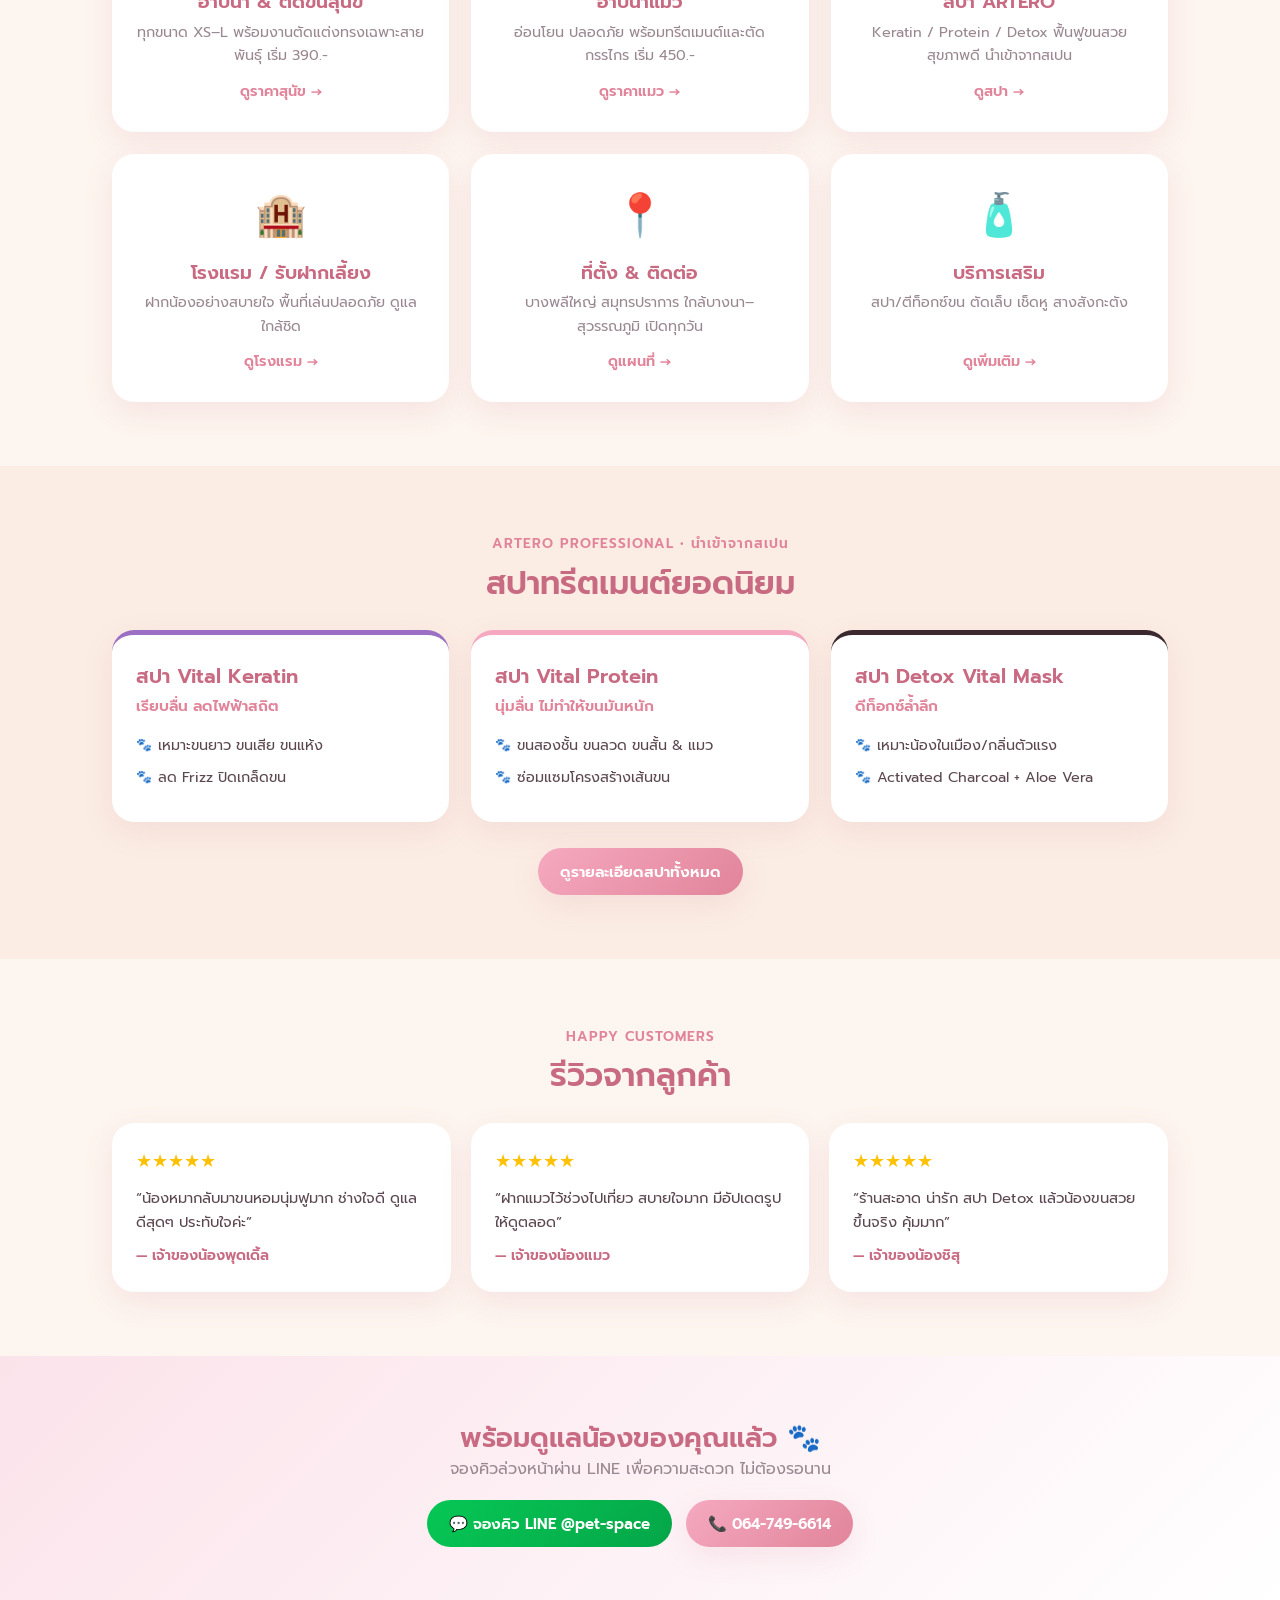
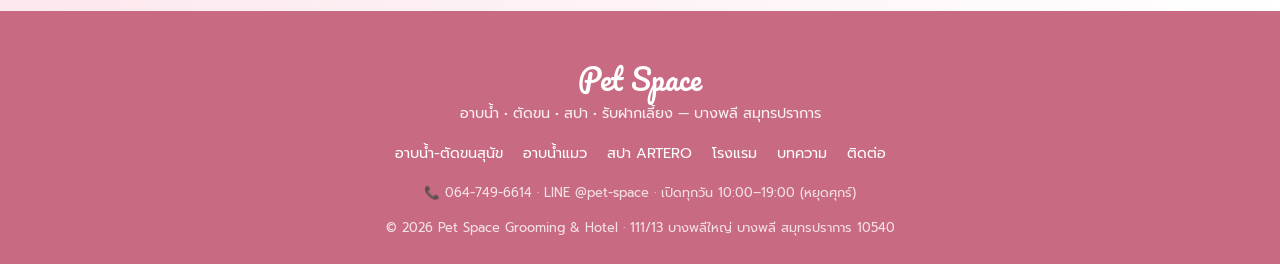
==== commit d287e8aa: "Replace storefront photos with newer shots (storefront-3/4), remove old 1/2 Co-Authored-By: Claude O" ====
--- a/index.html
+++ b/index.html
@@ -93,8 +93,8 @@
       <p class="sec-sub">ร้านสะอาด สว่าง โปร่งสบาย พร้อมโซนเล่นปลอดภัยสำหรับน้อง ที่บางพลีใหญ่ สมุทรปราการ</p>
     </div>
     <div class="storefront-grid">
-      <img src="storefront-1.jpg" alt="หน้าร้าน Pet Space Grooming Hotel ป้ายชมพู บางพลีใหญ่ สมุทรปราการ" loading="lazy">
-      <img src="storefront-2.jpg" alt="หน้าร้าน Pet Space บริการอาบน้ำ ตัดขน ฝากเลี้ยง บางพลี สมุทรปราการ" loading="lazy">
+      <img src="storefront-3.jpg" alt="หน้าร้าน Pet Space Grooming Hotel ป้ายชมพู บางพลีใหญ่ สมุทรปราการ" loading="lazy">
+      <img src="storefront-4.jpg" alt="หน้าร้าน Pet Space บริการอาบน้ำ ตัดขน ฝากเลี้ยง บางพลี สมุทรปราการ" loading="lazy">
     </div>
   </div>
 </section>
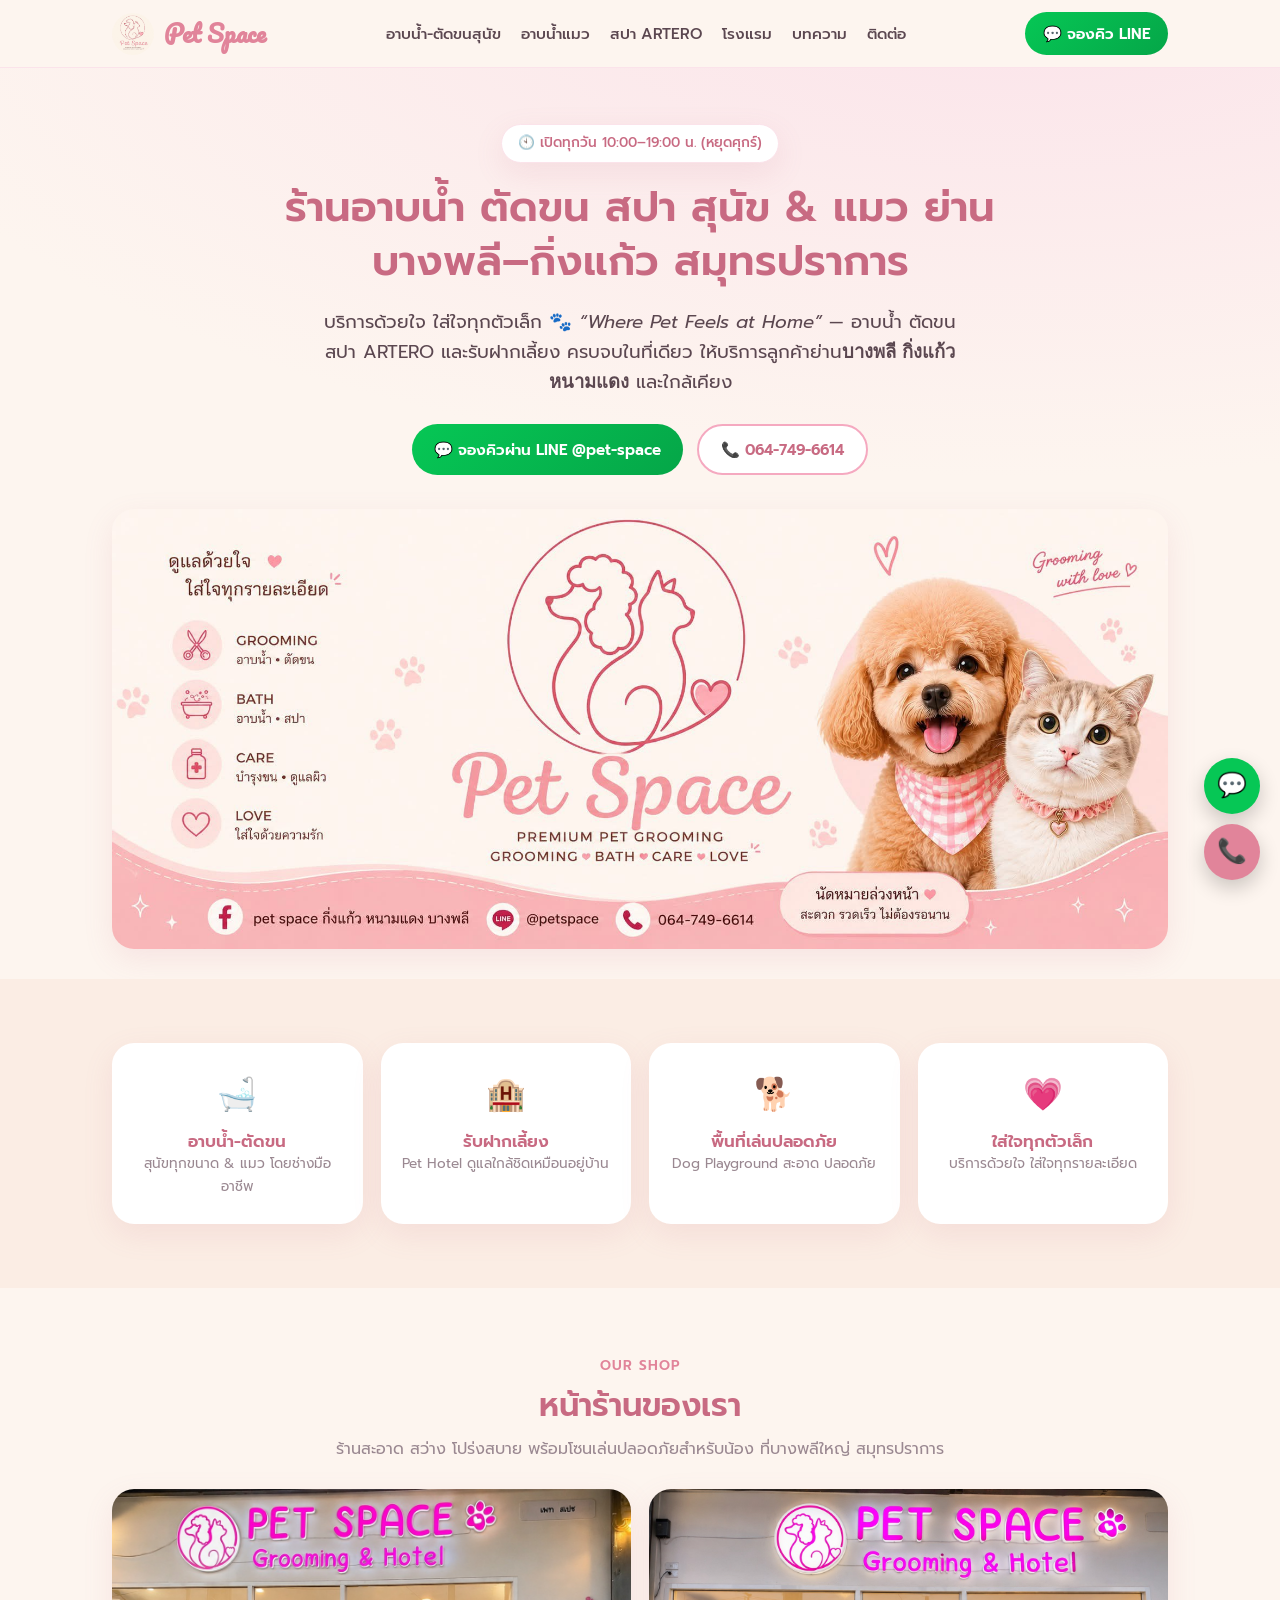
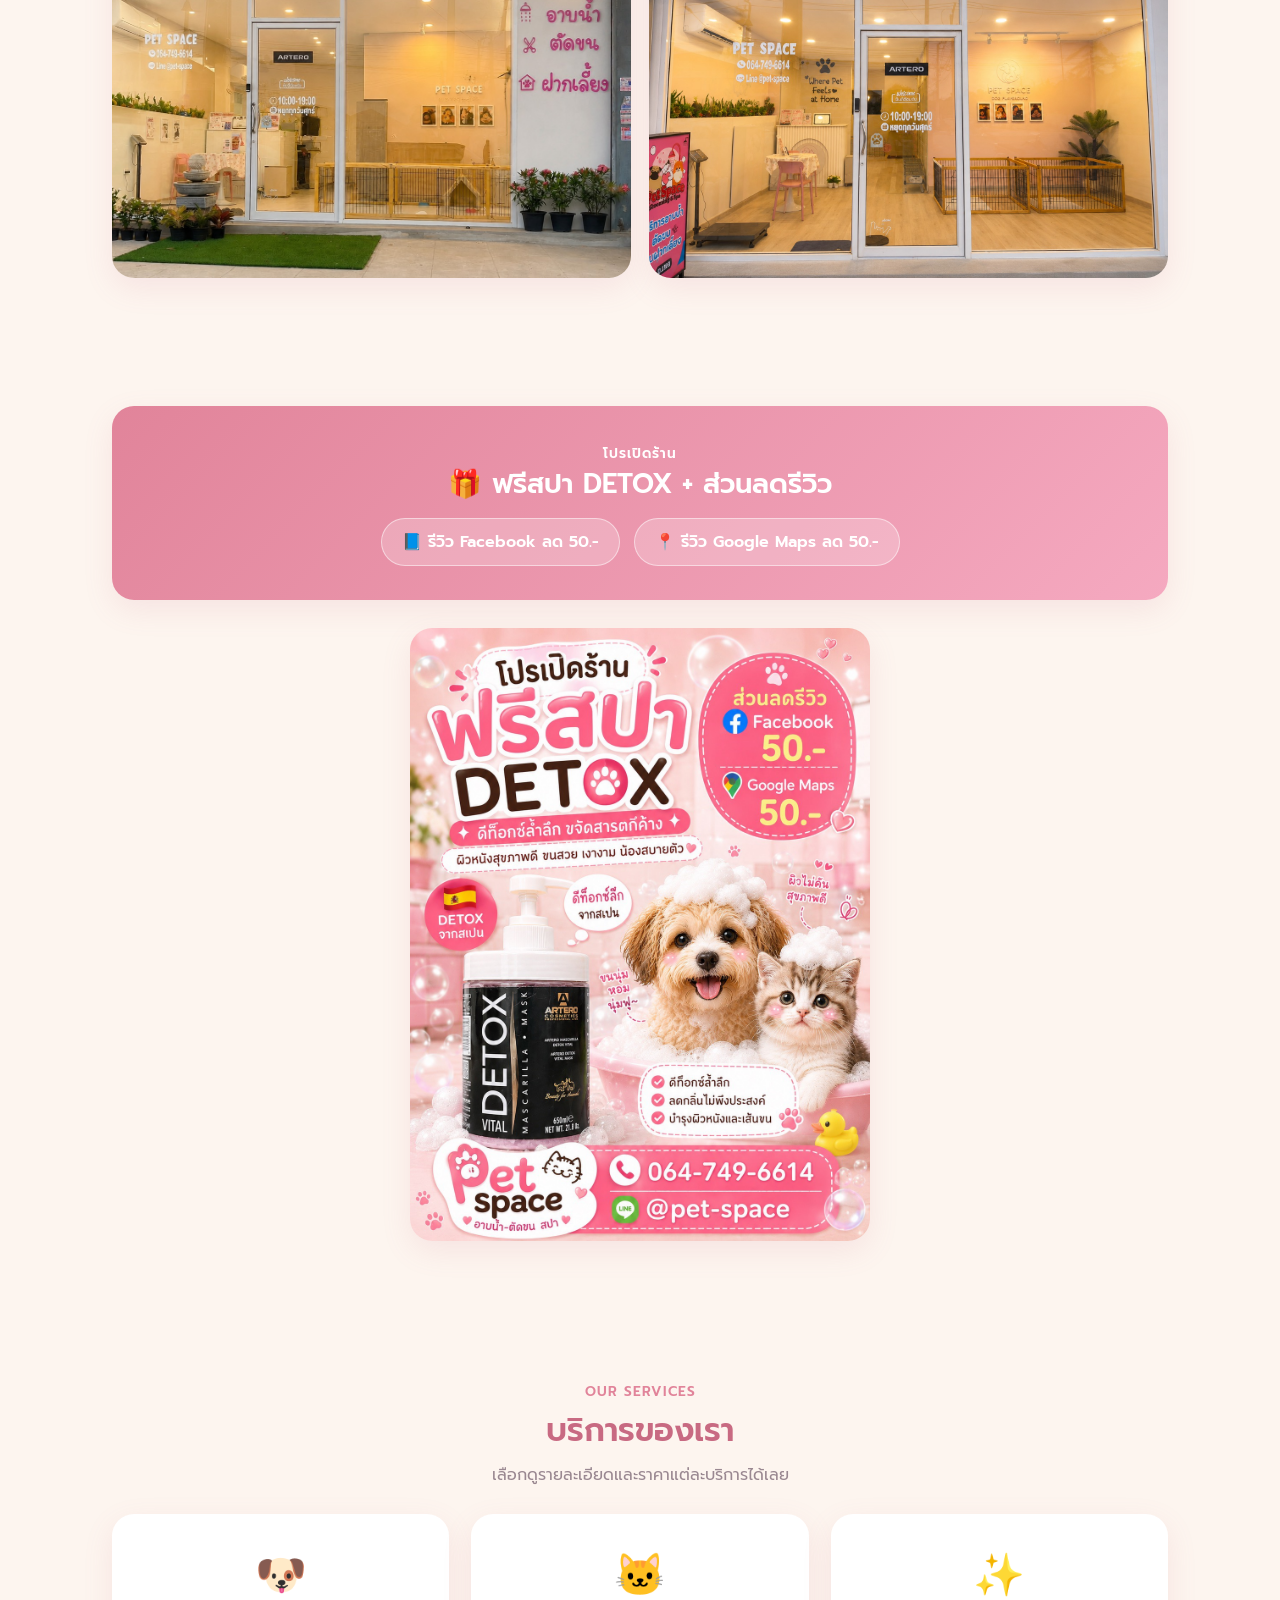
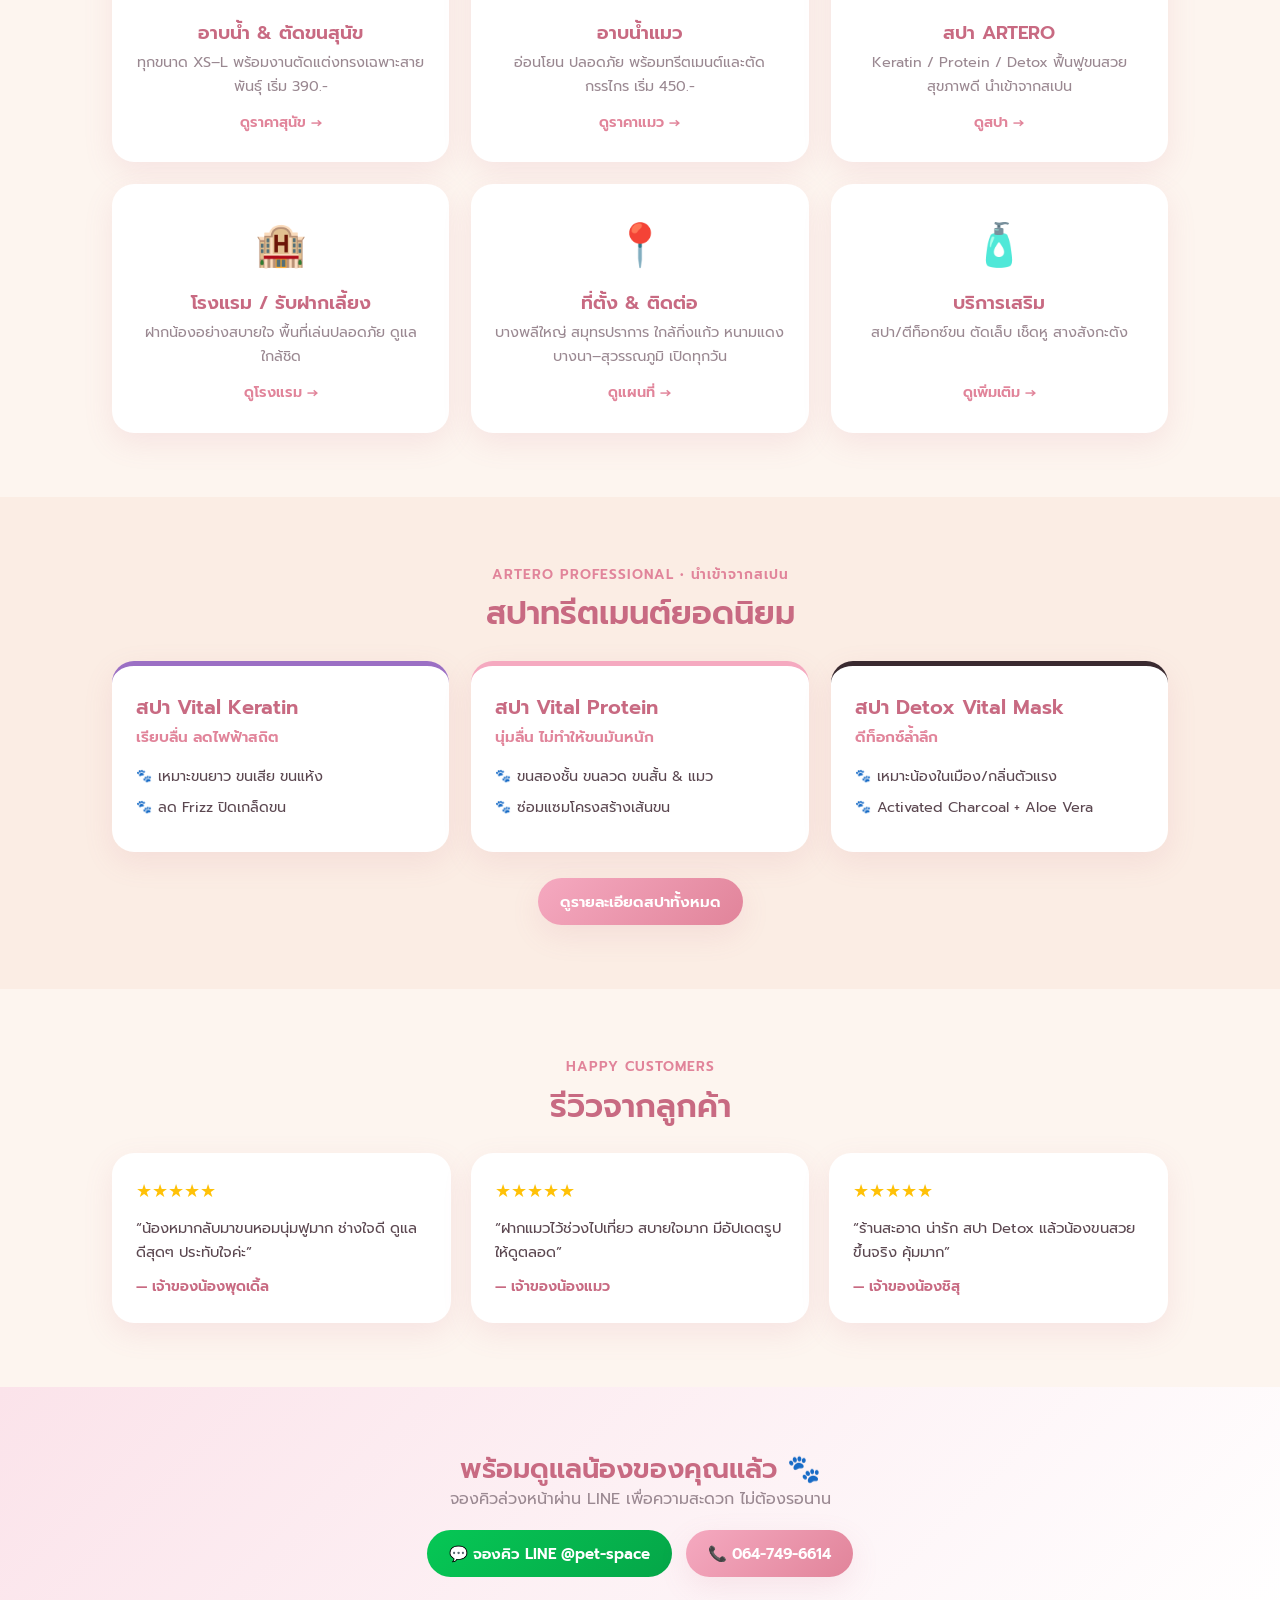
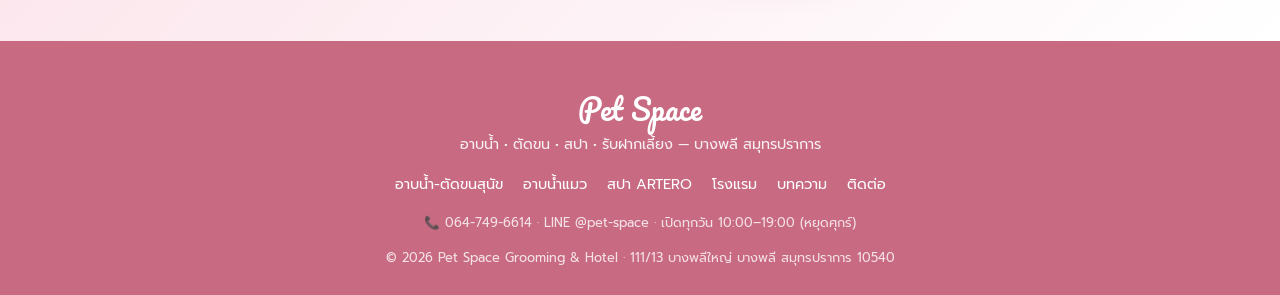
==== commit f486290f: "seo: apply audit findings (กิ่งแก้ว keywords, shorter meta) + 2 long-tail articles On-page (from SEO" ====
--- a/index.html
+++ b/index.html
@@ -2,10 +2,11 @@
 <html lang="th">
 <head>
 <meta charset="UTF-8">
+<meta name="google-site-verification" content="Tae5yxFEr5q7hswjw2JtR6khNwN_iZt9VBVUoBv2j4g" />
 <meta name="viewport" content="width=device-width, initial-scale=1.0">
-<title>Pet Space | ร้านอาบน้ำ ตัดขน สปา สุนัข-แมว บางพลี สมุทรปราการ</title>
-<meta name="description" content="Pet Space ร้านอาบน้ำ ตัดขน สปา สุนัขและแมว ย่านบางพลี สมุทรปราการ พร้อมรับฝากเลี้ยง (Pet Hotel) ดูแลด้วยใจ ใส่ใจทุกตัวเล็ก โทร 064-749-6614 LINE @pet-space เปิดทุกวัน 10:00-19:00 (หยุดศุกร์)">
-<meta name="keywords" content="อาบน้ำตัดขนสุนัข บางพลี, สปาสุนัข สมุทรปราการ, อาบน้ำแมว บางพลี, รับฝากสุนัข บางพลี, pet hotel บางพลี, ตัดขนพุดเดิ้ล, Pet Space">
+<title>Pet Space | อาบน้ำตัดขนสุนัข บางพลี-กิ่งแก้ว สปาสุนัข-แมว สมุทรปราการ</title>
+<meta name="description" content="Pet Space ร้านอาบน้ำตัดขนสุนัข บางพลี-กิ่งแก้ว สมุทรปราการ มีสปา ARTERO + รับฝากเลี้ยง (Pet Hotel) โทร 064-749-6614 เปิดทุกวัน 10:00-19:00">
+<meta name="keywords" content="อาบน้ำตัดขนสุนัข บางพลี, ร้านกรูมมิ่ง กิ่งแก้ว, อาบน้ำตัดขนสุนัข กิ่งแก้ว, สปาสุนัข สมุทรปราการ, อาบน้ำแมว บางพลี, รับฝากสุนัข กิ่งแก้ว, pet hotel บางพลี, Pet Space">
 <meta name="robots" content="index, follow">
 <link rel="canonical" href="https://petspace.vercel.app/">
 <meta name="theme-color" content="#E8A0B0">
@@ -64,8 +65,8 @@
 <section class="hero">
   <div class="wrap">
     <span class="badge">🕙 เปิดทุกวัน 10:00–19:00 น. (หยุดศุกร์)</span>
-    <h1>ร้านอาบน้ำ ตัดขน สปา สุนัข &amp; แมว ย่านบางพลี สมุทรปราการ</h1>
-    <p class="lead">บริการด้วยใจ ใส่ใจทุกตัวเล็ก 🐾 <i>“Where Pet Feels at Home”</i> — อาบน้ำ ตัดขน สปา ARTERO และรับฝากเลี้ยง ครบจบในที่เดียว</p>
+    <h1>ร้านอาบน้ำ ตัดขน สปา สุนัข &amp; แมว ย่านบางพลี–กิ่งแก้ว สมุทรปราการ</h1>
+    <p class="lead">บริการด้วยใจ ใส่ใจทุกตัวเล็ก 🐾 <i>“Where Pet Feels at Home”</i> — อาบน้ำ ตัดขน สปา ARTERO และรับฝากเลี้ยง ครบจบในที่เดียว ให้บริการลูกค้าย่าน<strong>บางพลี กิ่งแก้ว หนามแดง</strong> และใกล้เคียง</p>
     <div class="cta">
       <a href="https://line.me/R/ti/p/@pet-space" class="btn btn-line">💬 จองคิวผ่าน LINE @pet-space</a>
       <a href="tel:0647496614" class="btn btn-ghost">📞 064-749-6614</a>
@@ -125,7 +126,7 @@
       <a class="svc" href="cat-grooming.html"><div class="big">🐱</div><h3>อาบน้ำแมว</h3><p>อ่อนโยน ปลอดภัย พร้อมทรีตเมนต์และตัดกรรไกร เริ่ม 450.-</p><span class="lnk">ดูราคาแมว →</span></a>
       <a class="svc" href="spa.html"><div class="big">✨</div><h3>สปา ARTERO</h3><p>Keratin / Protein / Detox ฟื้นฟูขนสวยสุขภาพดี นำเข้าจากสเปน</p><span class="lnk">ดูสปา →</span></a>
       <a class="svc" href="pet-hotel.html"><div class="big">🏨</div><h3>โรงแรม / รับฝากเลี้ยง</h3><p>ฝากน้องอย่างสบายใจ พื้นที่เล่นปลอดภัย ดูแลใกล้ชิด</p><span class="lnk">ดูโรงแรม →</span></a>
-      <a class="svc" href="contact.html"><div class="big">📍</div><h3>ที่ตั้ง &amp; ติดต่อ</h3><p>บางพลีใหญ่ สมุทรปราการ ใกล้บางนา–สุวรรณภูมิ เปิดทุกวัน</p><span class="lnk">ดูแผนที่ →</span></a>
+      <a class="svc" href="contact.html"><div class="big">📍</div><h3>ที่ตั้ง &amp; ติดต่อ</h3><p>บางพลีใหญ่ สมุทรปราการ ใกล้กิ่งแก้ว หนามแดง บางนา–สุวรรณภูมิ เปิดทุกวัน</p><span class="lnk">ดูแผนที่ →</span></a>
       <a class="svc" href="dog-grooming.html#addon"><div class="big">🧴</div><h3>บริการเสริม</h3><p>สปา/ตีท็อกซ์ขน ตัดเล็บ เช็ดหู สางสังกะตัง</p><span class="lnk">ดูเพิ่มเติม →</span></a>
     </div>
   </div>
